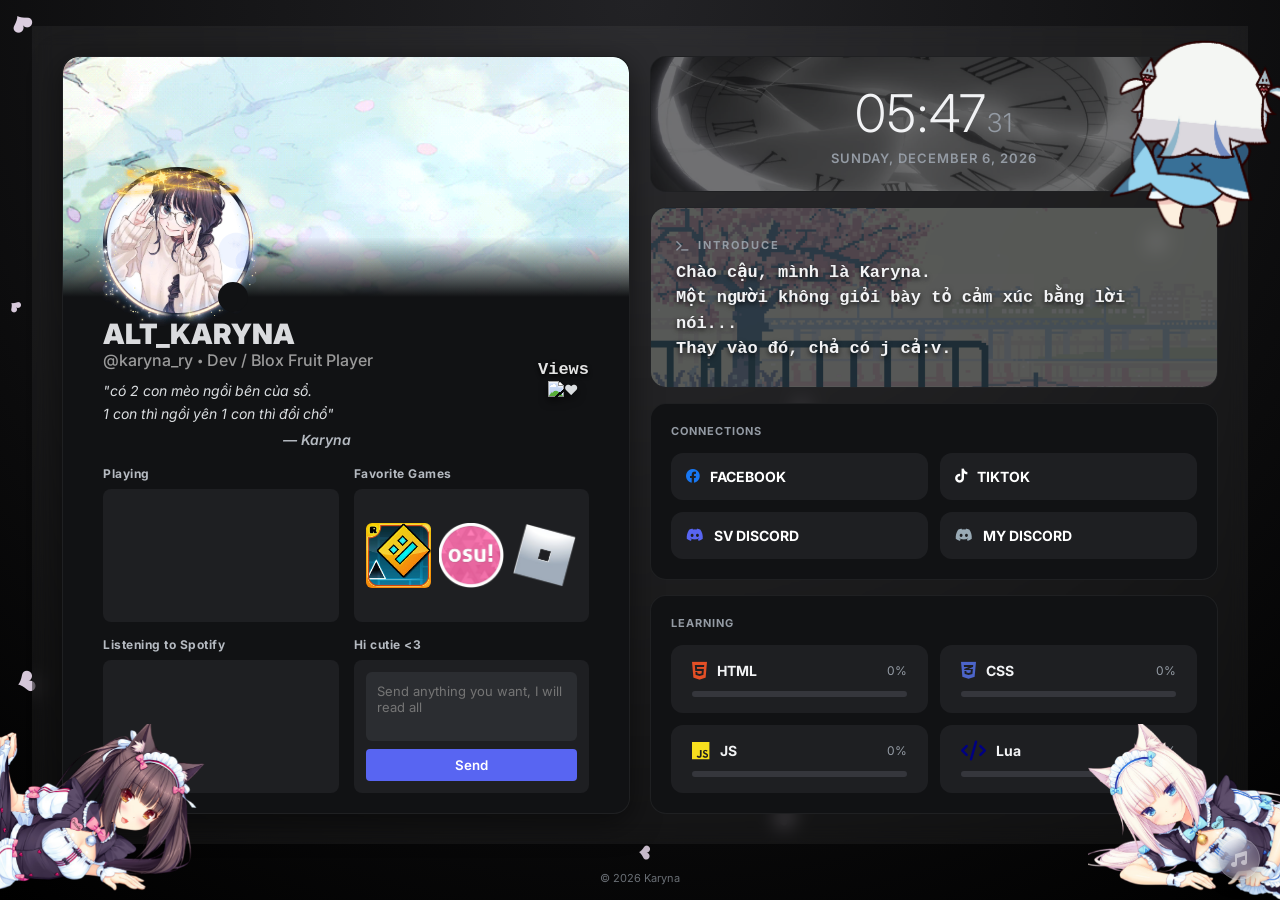
==== index.html @ 2b704b7a "Add audio element and music button to index.html" ====
<!DOCTYPE html>
<html lang="en">
<head>
  <meta charset="UTF-8">
  <meta name="viewport" content="width=device-width, initial-scale=1.0">
  <title>Karyna-profile</title>
  <link rel="stylesheet" href="css/style.css">
  <link href="css/all.min.css" rel="stylesheet">
  <link rel="icon" type="image/png" href="images/faviconcat.jpg">
  <link rel="shortcut icon" href="images/faviconcat.jpg" type="image/png">
  <link rel="apple-touch-icon" href="images/faviconcat.jpg">
</head>
<body>
  <div class="main-wrapper">
    <div class="container">
      <div class="bento-grid">
        <div class="discord-card-container common-card-style">
          <div class="discord-header-wrapper">
            <div class="discord-banner" id="discord-banner"></div>
            <div class="discord-avatar-wrapper">
              <img src="images/deco.gif" class="avatar-decoration" alt="deco">
              <div class="avatar-border">
                <img id="discord-avatar" src="images/ava.png" alt="avt">
              </div>
              <div class="status-icon-box" id="status-icon"></div>
            </div>
          </div>
          <div class="discord-body-wrapper">
            <div class="discord-name-box">
              <div class="display-name" id="discord-displayname">ALT_KARYNA</div>
              <div class="username-row">
                <span class="username" id="discord-username">@karyna_ry</span>
                <span class="dot">•</span>
                <span class="pronouns-text">Dev / Blox Fruit Player</span>
              </div>
              <div class="poetry-and-counter-row">
                <div class="poetry-box">
                  <p>"có 2 con mèo ngồi bên của sổ.</p>
                  <p>1 con thì ngồi yên 1 con thì đổi chổ"</p>
                  <p>Karyna</p>
                </div>
                <div class="moe-counter-wrapper">
                  <div class="moe-text">Views</div>
                  <img id="moe-img" alt="❤️" src="https://count.getloli.com/get/@karyna-profile-2026?theme=rule34&padding=0&offset=0&darkmode=0">
                </div>
              </div>
            </div>
            <div class="bottom-split-container">
              <div id="activity-section" class="discord-section">
                <h3 class="section-header">Playing</h3>
                <div class="activity-card" id="activity-card"></div>
              </div>
              <div id="favorite-games-section" class="discord-section">
                <h3 class="section-header">Favorite Games</h3>
                <div class="favorite-games-card">
                  <div class="game-wrapper" data-name="Geometry Dash">
                    <img src="images/g.jpg" alt="Geometry Dash">
                  </div>
                  <div class="game-wrapper" data-name="Osu!">
                    <img src="images/osu.png" alt="Osu!">
                  </div>
                  <div class="game-wrapper" data-name="Roblox">
                    <img src="images/rb.png" alt="Roblox">
                  </div>
                </div>
              </div>
              <div id="listening-section" class="discord-section">
                <h3 class="section-header">Listening to Spotify</h3>
                <div class="activity-card" id="listening-card"></div>
              </div>
              <div id="feedback-section" class="discord-section">
                <h3 class="section-header">Hi cutie &lt;3</h3>
                <div class="feedback-card">
                  <textarea id="secret-msg" placeholder="Send anything you want, I will read all"></textarea>
                  <button id="send-secret-btn" class="feedback-btn">Send</button>
                </div>
              </div>
            </div>
          </div>
        </div>

        <div class="right-column">
          <div class="clock-card common-card-style">
            <img src="images/clock.png" class="clock-bg-img" alt="Clock BG">
            <div class="clock-content">
              <div class="time-display" id="clock">00:00</div>
              <div class="date-display" id="date">LOADING...</div>
            </div>
          </div>
          <div class="bio-card common-card-style">
            <img src="images/d363d683a7fee575c7431764bc83e094.gif" class="card-bg-gif" alt="GIF">
            <div class="bio-content">
              <div class="bio-header-widget">
                <i class="fas fa-terminal"></i> Introduce
              </div>
              <div class="bio-description">
                Chào cậu, mình là Karyna.<br>
                Một người không giỏi bày tỏ cảm xúc bằng lời nói...<br>
                Thay vào đó, chả có j cả:v.
              </div>
            </div>
          </div>
          <div class="connect-card common-card-style">
            <h3>Connections</h3>
            <div class="social-grid">
              <a href="https://www.facebook.com/kary12233/" class="social-btn" target="_blank">
                <i class="fab fa-facebook" style="color: #1877F2"></i> FACEBOOK
              </a>
              <a href="https://www.tiktok.com/@khangna25" class="social-btn" target="_blank">
                <i class="fab fa-tiktok" style="color: #ffffff"></i> TIKTOK
              </a>
              <a href="http://discord.gg/kFyfeKNrPk" class="social-btn" target="_blank">
                <i class="fab fa-discord" style="color: #5865F2"></i> SV DISCORD
              </a>
              <a href="https://discord.com/users/1013402592757420093" class="social-btn" target="_blank">
                <i class="fab fa-discord" style="color: #99aab5"></i> MY DISCORD
              </a>
            </div>
          </div>
          <div class="skills-wrapper-card common-card-style">
            <h3>Learning</h3>
            <div class="skills-grid">
              <div class="skill-box">
                <div class="skill-top">
                  <div class="skill-name"><i class="fab fa-html5" style="color: #e34f26"></i> HTML</div>
                  <span class="percent-text">0%</span>
                </div>
                <div class="progress-bg">
                  <div class="progress-fill" style="width: 0%; background: #e34f26"></div>
                </div>
              </div>
              <div class="skill-box">
                <div class="skill-top">
                  <div class="skill-name"><i class="fab fa-css3-alt" style="color: #4c65ca"></i> CSS</div>
                  <span class="percent-text">0%</span>
                </div>
                <div class="progress-bg">
                  <div class="progress-fill" style="width: 0%; background: #264de4"></div>
                </div>
              </div>
              <div class="skill-box">
                <div class="skill-top">
                  <div class="skill-name"><i class="fab fa-js" style="color: #f7df1e"></i> JS</div>
                  <span class="percent-text">0%</span>
                </div>
                <div class="progress-bg">
                  <div class="progress-fill" style="width: 0%; background: #f7df1e"></div>
                </div>
              </div>
              <div class="skill-box">
                <div class="skill-top">
                  <div class="skill-name"><i class="fas fa-code" style="color: #000080"></i> Lua</div>
                  <span class="percent-text">0%</span>
                </div>
                <div class="progress-bg">
                  <div class="progress-fill" style="width: 0%; background: #000080"></div>
                </div>
              </div>
            </div>
          </div>
        </div>
      </div>
    </div>
    <div class="copyright">© 2026 Karyna</div>
  </div>

  <div class="overlay-container">
    <img src="images/shark.gif" class="float-img pos-q1" alt="mmb">
    <img src="images/hd.png" class="float-img pos-q3" alt="mmb">
    <img src="images/hd1.png" class="float-img pos-q4" alt="mmb">
  </div>

  <canvas id="pinkSnowCanvas"></canvas>

  
  <audio id="bg-music"></audio>
  <div class="music-btn paused" id="music-btn" onclick="toggleMusic()">
    <i class="fas fa-music"></i>
  </div>

  <script src="js/hieuung.js"></script>
  <script src="js/script.js"></script>
</body>
</html>
---- css/style.css ----
@import url("https://fonts.googleapis.com/css2?family=gg+sans:wght@400;500;600;700;800&family=Inter:wght@400;500;600;700&family=Noto+Sans:wght@400;500;600;700&display=swap");

:root {
  --left-column-width: 750px;
  --banner-height: 240px;
  --avatar-size: 150px;
  --avatar-left: 40px;
  --avatar-top: 60px;
  --spacing-avatar-to-name: 25px;
  --name-margin-top: 0px;
  --bg-body: #000000eb;
  --bg-card: #111214;
  --bg-discord-card: #111214;
  --bg-discord-inner: #2b2d31;
  --text-header: #f2f3f5;
  --text-normal: #dbdee1;
  --text-muted: #949ba4;
  --discord-link: #00a8fc;
  --border-color: rgba(255, 255, 255, 0.06);
}

* {
  margin: 0;
  padding: 0;
  box-sizing: border-box;
  font-family: "gg sans", "Inter", sans-serif;
  scrollbar-width: none;
  -ms-overflow-style: none;
  user-select: none;
  -webkit-user-select: none;
}
body {
  background-image: radial-gradient(circle at 50% 0%, #222225, #000000);
  background-attachment: fixed;
  color: var(--text-normal);
  height: 100vh;
  display: flex;
  flex-direction: column;
  justify-content: center;
  align-items: center;
  font-size: 14px;
  overflow: hidden;
}
.main-wrapper {
  width: 100%;
  height: 100%;
  display: flex;
  flex-direction: column;
  justify-content: center;
  align-items: center;
  padding-bottom: 30px;
  position: relative;
  z-index: 10;
}
.container {
  position: relative;
  width: calc(var(--left-column-width) + 750px);
  max-width: 95%;
  padding: 30px;
  transform: scale(1);
  transform-origin: center center;
  margin: auto;
  background-color: rgba(255, 255, 255, 0.05);
  isolation: isolate;
}
.container::before {
  content: "";
  position: absolute;
  inset: 0;
  border-radius: inherit;
  backdrop-filter: blur(10px);
  -webkit-backdrop-filter: blur(10px);
  z-index: -1;
  pointer-events: none;
}
.bento-grid {
  display: grid;
  grid-template-columns: 1fr 1fr;
  gap: 20px;
  align-items: stretch;
}

.common-card-style {
  background-color: var(--bg-discord-card);
  border-radius: 16px;
  border: 1px solid var(--border-color);
}
.discord-card-container {
  overflow: hidden;
  box-shadow: 0 8px 30px rgba(0, 0, 0, 0.5);
  display: flex;
  flex-direction: column;
  height: 100%;
}
.discord-header-wrapper {
  position: relative;
}
.discord-banner {
  height: var(--banner-height);
  background-color: #5c3a3a;
  background-image: url("../images/background.gif");
  background-size: cover;
  background-position: center;
  position: relative;
  border-radius: 16px 16px 0 0;
}
.discord-banner::after {
  content: "";
  position: absolute;
  bottom: 0;
  left: 0;
  width: 100%;
  height: 60px;
  background: linear-gradient(to top, #111214 0%, transparent 100%);
  z-index: 0;
  pointer-events: none;
}
.discord-avatar-wrapper {
  position: absolute;
  top: calc(var(--avatar-top) + 50px);
  left: var(--avatar-left);
  width: var(--avatar-size);
  height: var(--avatar-size);
}
.avatar-border {
  width: 100%;
  height: 100%;
  border-radius: 50%;
  background-color: var(--bg-discord-card);
  display: flex;
  align-items: center;
  justify-content: center;
}
.avatar-border img {
  width: calc(100% - 8px);
  height: calc(100% - 8px);
  border-radius: 50%;
  object-fit: cover;
}
.avatar-decoration {
  position: absolute;
  top: 50%;
  left: 50%;
  transform: translate(-50%, -50%);
  width: calc(var(--avatar-size) * 1.15);
  height: calc(var(--avatar-size) * 1.15);
  z-index: 5;
  pointer-events: none;
}
.status-icon-box {
  position: absolute;
  bottom: 5px;
  right: 5px;
  width: calc(var(--avatar-size) * 0.2);
  height: calc(var(--avatar-size) * 0.2);
  background-color: var(--bg-discord-card);
  border-radius: 50%;
  display: flex;
  align-items: center;
  justify-content: center;
  z-index: 10;
}
.status-dot {
  width: 75%;
  height: 75%;
  display: flex;
  align-items: center;
  justify-content: center;
}
.status-dot svg {
  width: 100%;
  height: 100%;
}

.discord-body-wrapper {
  margin-top: calc(
    var(--avatar-top) + var(--avatar-size) - var(--banner-height) +
      var(--spacing-avatar-to-name)
  );
  padding: 0 var(--avatar-left) 20px var(--avatar-left);
  display: flex;
  flex-direction: column;
  flex-grow: 1;
}
.discord-name-box {
  margin-bottom: 15px;
  margin-top: var(--name-margin-top);
}
.display-name {
  font-size: 28px;
  font-weight: 900;
  color: #f2f3f5e5;
  margin-bottom: 4px;
  position: relative;
  top: 25px;
}
.username-row {
  display: flex;
  align-items: center;
  gap: 4px;
  flex-wrap: wrap;
  font-weight: 500;
  font-size: 16px;
  color: rgb(154, 154, 154);
  position: relative;
  top: 20px;
}
.dot {
  font-size: 12px;
}

.bottom-split-container {
  display: grid;
  grid-template-columns: 1fr 1fr;
  grid-template-rows: 1fr 1fr;
  gap: 15px;
  flex-grow: 1;
}
.discord-section {
  display: flex;
  flex-direction: column;
}
.section-header {
  font-size: 12px;
  font-weight: 700;
  color: #b5bac1;
  margin-bottom: 8px;
  letter-spacing: 0.5px;
}
.activity-card,
.feedback-card,
.favorite-games-card {
  flex-grow: 1;
  background-color: #1e1f22;
  border-radius: 8px;
  padding: 12px;
  display: flex;
  flex-direction: column;
  min-height: 120px;
  position: relative;
  overflow: hidden;
}
.favorite-games-card {
  display: grid;
  grid-template-columns: repeat(3, 1fr);
  gap: 8px;
  align-items: center;
  overflow: visible !important;
}

.game-wrapper {
  position: relative;
  display: flex;
  justify-content: center;
  cursor: pointer;
}
.game-wrapper img {
  width: 100%;
  aspect-ratio: 1 / 1;
  object-fit: cover;
  border-radius: 6px;
  transition: transform 0.2s ease;
}
.game-wrapper:hover img {
  transform: scale(1.05);
}
.game-wrapper::after {
  content: attr(data-name);
  position: absolute;
  bottom: calc(100% + 8px);
  left: 50%;
  transform: translateX(-50%) translateY(5px);
  background-color: #111214;
  color: #dbdee1;
  padding: 6px 10px;
  border-radius: 6px;
  font-size: 13px;
  font-weight: 600;
  white-space: nowrap;
  opacity: 0;
  visibility: hidden;
  transition: all 0.2s ease;
  box-shadow: 0 4px 10px rgba(0, 0, 0, 0.5);
  pointer-events: none;
  z-index: 100;
}
.game-wrapper::before {
  content: "";
  position: absolute;
  bottom: calc(100% + 3px);
  left: 50%;
  transform: translateX(-50%) translateY(5px);
  border-width: 5px;
  border-style: solid;
  border-color: #111214 transparent transparent transparent;
  opacity: 0;
  visibility: hidden;
  transition: all 0.2s ease;
  pointer-events: none;
  z-index: 100;
}
.game-wrapper:hover::after,
.game-wrapper:hover::before {
  opacity: 1;
  visibility: visible;
  transform: translateX(-50%) translateY(0);
}

.activity-body {
  display: flex;
  flex-direction: row;
  gap: 10px;
  align-items: center;
  width: 100%;
  height: 100%;
}
.activity-image-wrapper {
  position: relative;
  width: 75px;
  height: 75px;
  flex-shrink: 0;
}
.large-image {
  width: 100%;
  height: 100%;
  border-radius: 8px;
  object-fit: cover;
}
.small-image {
  position: absolute;
  bottom: -5px;
  right: -5px;
  width: 28px;
  height: 28px;
  border-radius: 50%;
  border: 3px solid #1e1f22;
  background-color: #1e1f22;
  object-fit: cover;
}
.activity-details {
  flex: 1;
  display: flex;
  flex-direction: column;
  justify-content: center;
  min-width: 0;
  gap: 2px;
}
.activity-name {
  color: #f2f3f5;
  font-weight: 700;
  font-size: 15px;
  line-height: 1.2;
  white-space: nowrap;
  overflow: hidden;
  text-overflow: ellipsis;
}
.activity-state,
.activity-time-text {
  color: #dbdee1;
  font-size: 13px;
  line-height: 1.3;
  white-space: nowrap;
  overflow: hidden;
  text-overflow: ellipsis;
}
.spotify-progress-row {
  display: flex;
  align-items: center;
  gap: 3px;
  width: 100%;
  margin-top: 2px;
}
.spotify-time {
  font-size: 12px;
  font-family: "gg sans", monospace;
  color: #dbdee1;
  min-width: 35px;
}
.spotify-bar-bg {
  flex-grow: 1;
  height: 4px;
  background-color: #4e5058;
  border-radius: 8px;
  position: relative;
  overflow: hidden;
}
.spotify-bar-fill {
  height: 100%;
  background-color: #f2f3f5;
  border-radius: 8px;
  position: absolute;
  top: 0;
  left: 0;
  transition: width 0.5s linear;
}
.game-time-text {
  color: #23a559;
  font-weight: 600;
  font-size: 13px;
  margin-top: 4px;
  font-variant-numeric: tabular-nums;
  display: flex;
  align-items: center;
  gap: 5px;
}
.no-activity-text {
  flex: 1;
  width: 100%;
  display: flex;
  align-items: center;
  justify-content: center;
  font-weight: 800;
  color: #4e5058;
  letter-spacing: 2px;
  text-align: center;
}

.feedback-card textarea {
  width: 100%;
  flex-grow: 1;
  background-color: #2b2d31;
  border: 1px solid transparent;
  border-radius: 6px;
  padding: 10px;
  color: var(--text-normal);
  font-family: inherit;
  font-size: 13px;
  resize: none;
  outline: none;
  transition: all 0.2s ease;
  margin-bottom: 8px;
  user-select: text;
  -webkit-user-select: text;
  cursor: text;
  caret-color: #ffffff;
}
.feedback-card textarea:focus {
  border-color: #80a3ccad;
}
.feedback-card textarea:focus::placeholder {
  color: transparent;
}
.feedback-btn {
  background-color: #5865f2;
  color: white;
  border: none;
  border-radius: 4px;
  padding: 8px;
  font-weight: 600;
  cursor: pointer;
  transition: background-color 0.2s ease;
}
.feedback-btn:hover {
  background-color: #4752c4;
}
.feedback-btn:disabled {
  opacity: 0.6;
  cursor: not-allowed;
}

.right-column {
  display: flex;
  flex-direction: column;
  gap: 15px;
  height: 100%;
}
.clock-card {
  position: relative;
  padding: 25px;
  text-align: center;
  overflow: hidden;
  display: flex;
  flex-direction: column;
  justify-content: center;
}
.clock-bg-img {
  position: absolute;
  top: 0;
  left: 0;
  width: 100%;
  height: 100%;
  object-fit: cover;
  object-position: center 10%;
  opacity: 0.4;
  z-index: 0;
  filter: grayscale(50%);
}
.clock-content {
  position: relative;
  z-index: 1;
}
.time-display {
  font-size: 52px;
  font-weight: 300;
  letter-spacing: 1px;
  color: var(--text-header);
}
.time-display span {
  font-size: 26px;
  color: var(--text-muted);
}
.date-display {
  font-size: 13px;
  color: var(--text-muted);
  font-weight: 600;
  text-transform: uppercase;
  margin-top: 5px;
  letter-spacing: 1px;
}

.bio-card {
  position: relative;
  padding: 25px;
  min-height: 160px;
  display: flex;
  flex-direction: column;
  justify-content: center;
  background-color: rgba(17, 18, 20, 0.7);
  overflow: hidden;
}
.card-bg-gif {
  position: absolute;
  top: 0;
  left: 0;
  width: 100%;
  height: 100%;
  object-fit: cover;
  opacity: 0.3;
  z-index: 0;
  filter: grayscale(30%);
}
.bio-content {
  color: var(--text-normal);
  font-size: 14px;
  line-height: 1.4;
  position: relative;
  z-index: 1;
}
.bio-header-widget {
  font-size: 11px;
  font-weight: 700;
  color: var(--text-muted);
  letter-spacing: 2px;
  text-transform: uppercase;
  display: flex;
  align-items: center;
  gap: 8px;
  margin-bottom: 6px;
  margin-top: 5px;
}
.bio-description {
  font-family: "Courier New", Courier, monospace;
  margin-top: 5px;
  font-size: 17px;
  font-weight: 600;
  line-height: 1.5;
  color: var(--text-header);
  text-shadow: 0 2px 5px rgba(0, 0, 0, 0.8);
}

.connect-card,
.skills-wrapper-card {
  padding: 20px;
}
.connect-card h3,
.skills-wrapper-card h3 {
  font-size: 11px;
  font-weight: 700;
  color: var(--text-muted);
  margin-bottom: 15px;
  letter-spacing: 1px;
  text-transform: uppercase;
}
.social-grid,
.skills-grid {
  display: grid;
  grid-template-columns: 1fr 1fr;
  gap: 12px;
}
.social-btn {
  background: #1e1f22;
  padding: 14px;
  border-radius: 12px;
  text-decoration: none;
  color: white;
  font-size: 14px;
  font-weight: 700;
  display: flex;
  align-items: center;
  gap: 10px;
  border: 1px solid transparent;
  transition: all 0.2s ease;
}
.social-btn:hover {
  background: #28292e;
  transform: translateY(-3px);
  border-color: rgba(255, 255, 255, 0.1);
  box-shadow: 0 5px 15px rgba(0, 0, 0, 0.2);
}

.skill-box {
  background: #1e1f22;
  padding: 15px 20px;
  border-radius: 12px;
  display: flex;
  flex-direction: column;
  gap: 10px;
  transition: all 0.2s ease;
  border: 1px solid transparent;
  animation: slideIn 0.5s ease forwards;
  opacity: 0;
}
.skill-box:hover {
  background: #28292e;
  transform: translateY(-2px) !important;
  border-color: rgba(255, 255, 255, 0.1);
  box-shadow: 0 5px 15px rgba(0, 0, 0, 0.2);
}
.skill-box:nth-child(1) { animation-delay: 0.1s; }
.skill-box:nth-child(2) { animation-delay: 0.2s; }
.skill-box:nth-child(3) { animation-delay: 0.3s; }
.skill-box:nth-child(4) { animation-delay: 0.4s; }

.skill-top {
  display: flex;
  justify-content: space-between;
  align-items: center;
}
.skill-name {
  display: flex;
  align-items: center;
  gap: 10px;
  font-weight: 700;
  font-size: 14px;
  color: #f2f3f5;
}
.skill-name i { font-size: 20px; }
.percent-text {
  font-size: 12px;
  color: var(--text-muted);
}
.progress-bg {
  width: 100%;
  height: 6px;
  background: #35363c;
  border-radius: 3px;
  overflow: hidden;
}
.progress-fill {
  height: 100%;
  border-radius: 3px;
  animation: slideIn 1s ease forwards;
}

.copyright {
  position: absolute;
  bottom: 15px;
  font-size: 11px;
  color: var(--text-muted);
  text-align: center;
  width: 100%;
  opacity: 0.7;
}
.overlay-container {
  position: fixed;
  top: 0;
  left: 0;
  width: 100%;
  height: 100%;
  z-index: 9999;
  pointer-events: none;
}
.float-img {
  position: fixed !important;
  object-fit: contain;
  opacity: 1;
  width: clamp(200px, 22vw, 400px);
  height: auto;
}
.pos-q1 {
  top: 0;
  right: clamp(-60px, -4vw, -20px);
  width: clamp(190px, 20vw, 380px);
}
.pos-q3 {
  bottom: 0;
  left: clamp(-100px, -6vw, -30px);
}
.pos-q4 {
  bottom: 0;
  right: clamp(-120px, -7vw, -40px);
}
#pinkSnowCanvas {
  position: fixed;
  top: 0;
  left: 0;
  width: 100%;
  height: 100%;
  pointer-events: none;
  z-index: -1 !important;
}

.poetry-and-counter-row {
  display: flex;
  justify-content: space-between;
  align-items: flex-end;
  margin-top: 10px;
}
.poetry-box {
  color: var(--text-normal);
  font-size: 14px;
  font-style: italic;
  line-height: 1.6;
}
.poetry-box p:nth-child(3) {
  margin-top: 4px;
  margin-left: 180px;
  font-weight: 600;
  color: #b5bac1;
}
.poetry-box p:nth-child(3)::before {
  content: "            — ";
}
.moe-counter-wrapper {
  display: flex;
  flex-direction: column;
  align-items: center;
  pointer-events: none;
  transform: scale(1);
  transform-origin: right bottom;
}
.moe-counter-wrapper img {
  height: 70px;
  image-rendering: pixelated;
  filter: drop-shadow(0 4px 4px rgba(0, 0, 0, 0.6));
  margin-right: -20px;
}
.moe-text {
  font-family: "Courier New", Courier, monospace;
  font-size: 17px;
  font-weight: 800;
  color: rgba(255, 255, 255, 0.889);
  text-shadow: 0 2px 4px #000000;
  margin-bottom: 2px;
  margin-left: 20px;
}

/* ===== MUSIC BUTTON ===== */
.music-btn {
  position: fixed;
  bottom: 20px;
  right: 20px;
  width: 42px;
  height: 42px;
  border-radius: 50%;
  background: rgba(255, 255, 255, 0.1);
  backdrop-filter: blur(10px);
  border: 1px solid rgba(255, 255, 255, 0.2);
  display: flex;
  align-items: center;
  justify-content: center;
  cursor: pointer;
  z-index: 999999 !important;
  pointer-events: all !important;
  box-shadow: 0 4px 15px rgba(0, 0, 0, 0.3);
}
.music-btn:hover {
  transform: scale(1.1);
  background: rgba(255, 255, 255, 0.2);
}
.music-btn i {
  color: #fff;
  font-size: 16px;
  animation: spin 3s linear infinite;
}
.music-btn.paused i {
  animation: none;
  opacity: 0.5;
}
@keyframes spin {
  from { transform: rotate(0deg); }
  to { transform: rotate(360deg); }
}

@keyframes slideIn {
  from { opacity: 0; transform: translateY(10px); }
  to { opacity: 1; transform: translateY(0); }
}

@media (max-width: 1200px) {
  body { height: auto !important; overflow-y: auto !important; padding: 20px 0 0 0; }
  .container { width: 92%; max-width: 850px; transform: none; padding: 25px; }
  .bento-grid { grid-template-columns: 1fr; gap: 20px; }
  .discord-card-container, .right-column { height: auto; }
  .discord-body-wrapper, .bottom-split-container { flex-grow: 0; }
  .activity-card, .feedback-card, .favorite-games-card { min-height: auto !important; padding: 15px; }
  .favorite-games-card img { max-width: 85px; margin: 0 auto; }
}

@media (max-width: 768px) {
  :root {
    --banner-height: 120px;
    --avatar-top: 10px;
    --avatar-left: 15px;
    --avatar-size: 100px;
    --spacing-avatar-to-name: 15px;
  }
  .container { width: 95%; padding: 15px; border-radius: 20px; }
  .discord-body-wrapper { padding: 0 15px 15px 15px; }
  .display-name { font-size: 24px; top: 45px; }
  .username-row { font-size: 14px; top: 40px; }
  .poetry-and-counter-row { margin-top: 55px; flex-direction: column; align-items: flex-start; gap: 10px; }
  .poetry-box p:nth-child(3) { margin-left: 160px !important; }
  .bottom-split-container { grid-template-columns: 1fr; gap: 12px; min-width: 0; }
  .discord-section, .activity-card, .feedback-card, .favorite-games-card, .activity-body { min-width: 0; }
  .activity-details { min-width: 0; overflow: hidden; flex: 1; }
  .activity-name, .activity-state, .activity-time-text, .game-time-text {
    white-space: nowrap; overflow: hidden; text-overflow: ellipsis; max-width: 100%; display: block;
  }
  .social-grid, .skills-grid { grid-template-columns: repeat(2, 1fr); gap: 10px; }
  .social-btn { padding: 14px 10px; font-size: 11px; justify-content: center; height: 100%; }
  .skill-box { padding: 14px 12px; display: flex; flex-direction: column; justify-content: center; gap: 8px; }
  .skill-name { font-size: 11px; padding: 0; margin: 0; }
  .time-display { font-size: 40px; }
  .time-display span { font-size: 20px; }
  .main-wrapper { padding-bottom: 0px; }
  .copyright { position: relative; bottom: auto; margin-top: 10px; margin-bottom: 25px; }
  .pos-q1 { display: none !important; }
  .moe-counter-wrapper { position: fixed !important; top: 10px; left: 10px; transform: scale(0.6) !important; transform-origin: top left; z-index: 10000; margin: 0; }
  .pos-q3, .pos-q4 { width: 190px; }
  .pos-q3 { left: -40px; }
  .pos-q4 { right: -43px; }
  .status-icon-box { width: 22px; height: 22px; bottom: 2px; right: 2px; }
  .status-dot { width: 14px; height: 14px; }
}

@media (max-width: 480px) {
  .poetry-box p:nth-child(3) { margin-left: 130px !important; }
  .activity-image-wrapper { width: 60px; height: 60px; }
  .small-image { width: 20px; height: 20px; }
  .activity-name { font-size: 14px; }
  .activity-state, .game-time-text { font-size: 11px; }
  .time-display { font-size: 32px; }
  .poetry-box p:nth-child(3) { margin-left: 20px; }
  .favorite-games-card img { max-width: 65px; }
  .favorite-games-card { gap: 6px; padding: 10px; }
}

@media (max-width: 360px) {
  :root { --avatar-size: 80px; --banner-height: 100px; }
  .activity-image-wrapper { width: 50px; height: 50px; }
  .display-name { font-size: 20px; }
  .social-grid, .skills-grid { grid-template-columns: 1fr; }
}
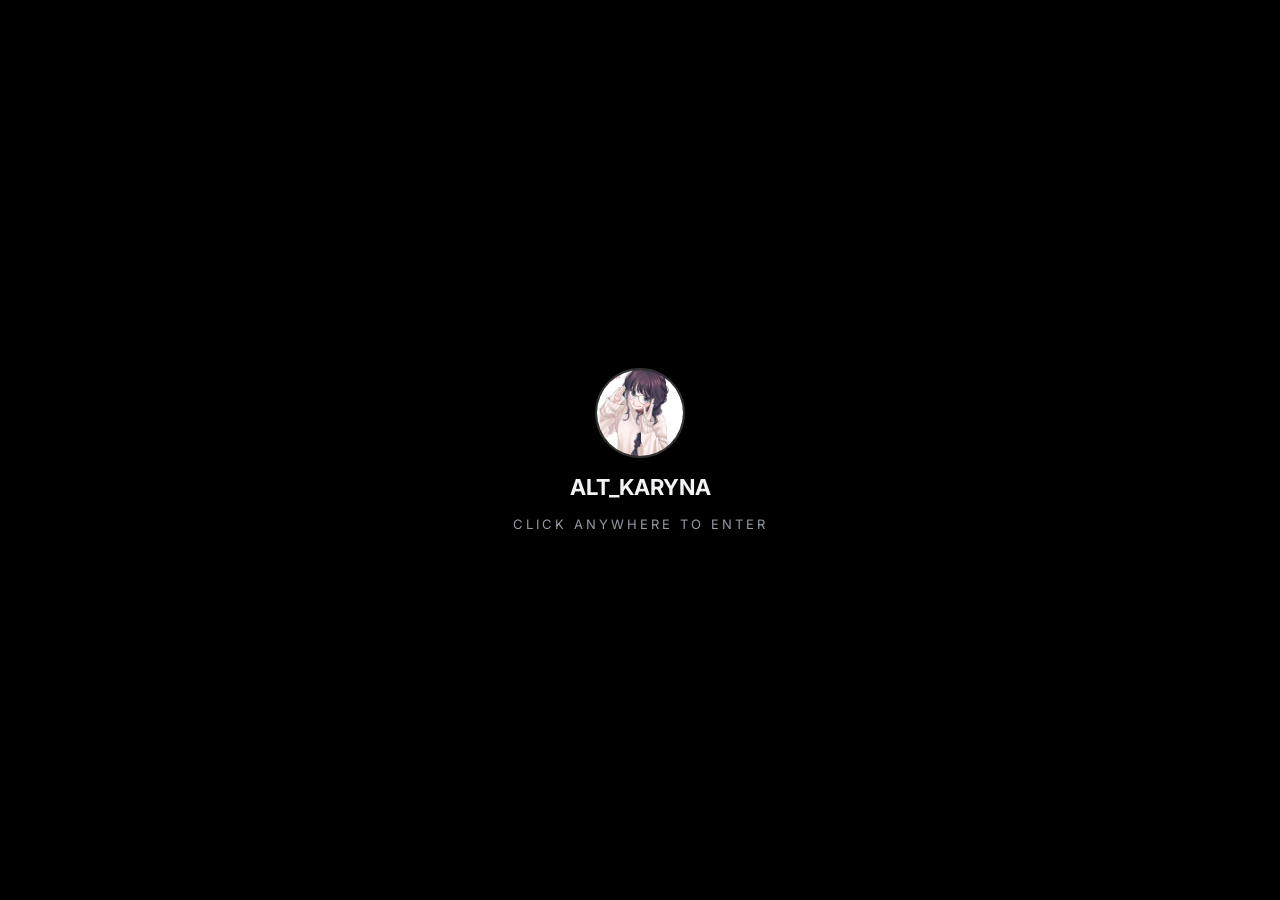
==== commit 4a66d663: "Update index.html" ====
--- a/index.html
+++ b/index.html
@@ -180,5 +180,16 @@
 
   <script src="js/hieuung.js"></script>
   <script src="js/script.js"></script>
+<!-- Splash Screen -->
+<div id="splash" style="
+  position: fixed; inset: 0; z-index: 9999999;
+  background: #000;
+  display: flex; flex-direction: column;
+  align-items: center; justify-content: center;
+  cursor: pointer; gap: 16px;">
+  <img src="images/ava.png" style="width:90px;height:90px;border-radius:50%;border:2px solid rgba(255,255,255,0.2);">
+  <div style="color:#f2f3f5;font-size:22px;font-weight:700;">ALT_KARYNA</div>
+  <div style="color:#949ba4;font-size:13px;letter-spacing:3px;text-transform:uppercase;">click anywhere to enter</div>
+</div>
 </body>
 </html>
--- a/css/style.css
+++ b/css/style.css
@@ -748,34 +748,41 @@
 /* ===== MUSIC BUTTON ===== */
 .music-btn {
   position: fixed;
-  bottom: 20px;
-  right: 20px;
-  width: 42px;
-  height: 42px;
+  bottom: 24px;
+  right: 24px;
+  width: 56px;
+  height: 56px;
   border-radius: 50%;
-  background: rgba(255, 255, 255, 0.1);
-  backdrop-filter: blur(10px);
-  border: 1px solid rgba(255, 255, 255, 0.2);
+  background: rgba(17, 18, 20, 0.85);
+  backdrop-filter: blur(12px);
+  border: 1px solid rgba(255, 255, 255, 0.15);
   display: flex;
   align-items: center;
   justify-content: center;
   cursor: pointer;
   z-index: 999999 !important;
   pointer-events: all !important;
-  box-shadow: 0 4px 15px rgba(0, 0, 0, 0.3);
+  transition: all 0.3s ease;
+  box-shadow: 0 4px 20px rgba(0, 0, 0, 0.5);
 }
 .music-btn:hover {
   transform: scale(1.1);
-  background: rgba(255, 255, 255, 0.2);
+  border-color: rgba(255, 255, 255, 0.3);
+  background: rgba(30, 31, 34, 0.95);
 }
 .music-btn i {
-  color: #fff;
-  font-size: 16px;
+  color: #dbdee1;
+  font-size: 20px;
   animation: spin 3s linear infinite;
 }
 .music-btn.paused i {
   animation: none;
-  opacity: 0.5;
+  opacity: 0.4;
+  color: #949ba4;
+}
+@keyframes spin {
+  from { transform: rotate(0deg); }
+  to { transform: rotate(360deg); }
 }
 @keyframes spin {
   from { transform: rotate(0deg); }
@@ -854,3 +861,5 @@
 }
 
 
+
+
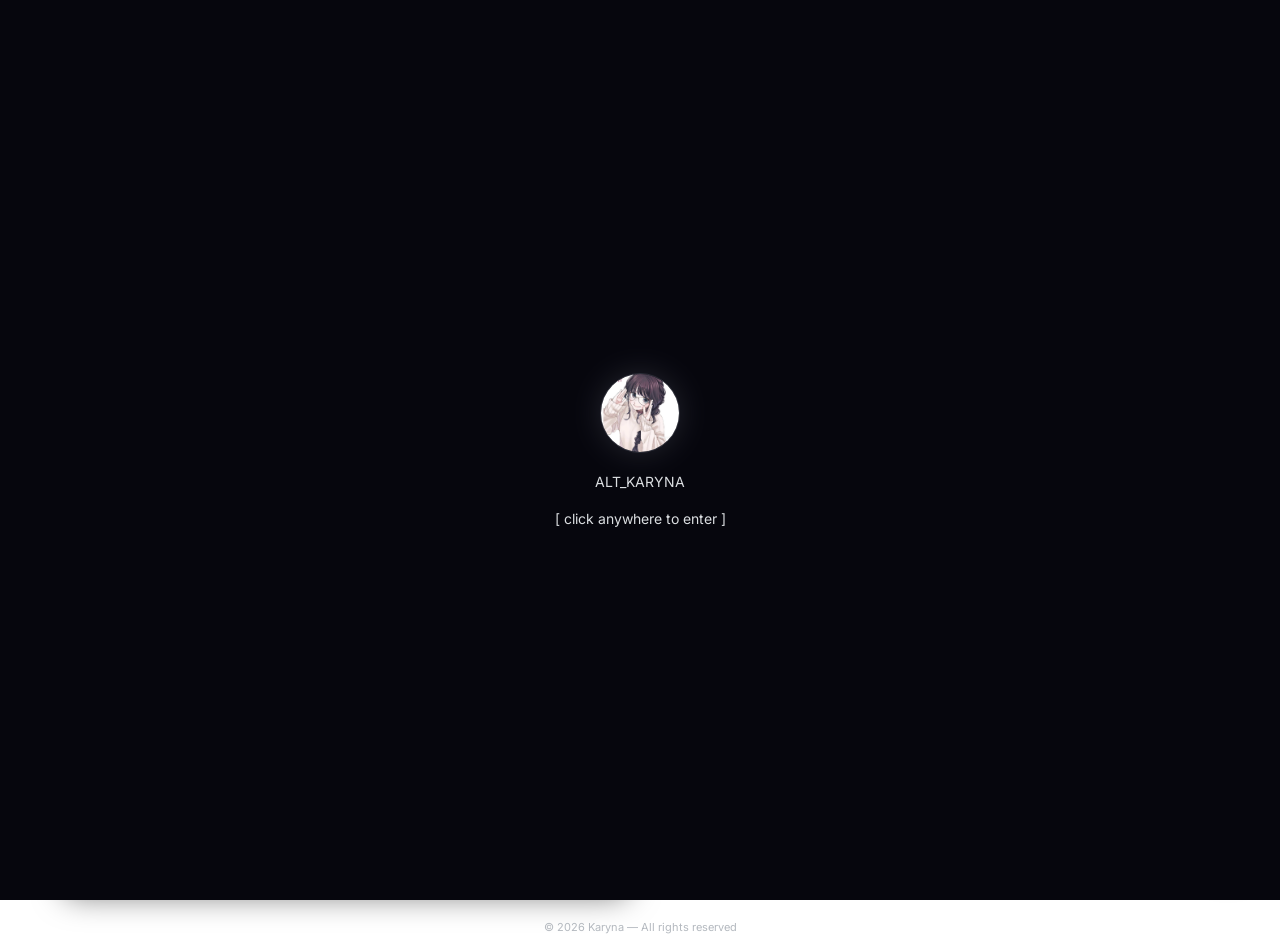
==== commit aa28cf1e: "Update index.html" ====
--- a/index.html
+++ b/index.html
@@ -11,9 +11,35 @@
   <link rel="apple-touch-icon" href="images/faviconcat.jpg">
 </head>
 <body>
+
+  <!-- Custom Cursor -->
+  <div id="cursor"></div>
+  <div id="cursor-ring"></div>
+
+  <!-- Star Background -->
+  <canvas id="starCanvas"></canvas>
+
+  <!-- Splash Screen -->
+  <div id="splash" style="
+    position:fixed;inset:0;z-index:9999999;
+    background:#06060d;
+    display:flex;flex-direction:column;
+    align-items:center;justify-content:center;
+    cursor:none;gap:20px;
+    transition:opacity 0.6s ease;">
+    <img src="images/ava.png" style="width:80px;height:80px;border-radius:50%;
+      border:1px solid rgba(200,210,240,0.2);
+      box-shadow:0 0 30px rgba(200,210,240,0.15);
+      filter:grayscale(20%);">
+    <div id="splash-title">ALT_KARYNA</div>
+    <div id="splash-sub">[ click anywhere to enter ]</div>
+  </div>
+
   <div class="main-wrapper">
     <div class="container">
       <div class="bento-grid">
+
+        <!-- LEFT: Discord Card -->
         <div class="discord-card-container common-card-style">
           <div class="discord-header-wrapper">
             <div class="discord-banner" id="discord-banner"></div>
@@ -41,7 +67,7 @@
                 </div>
                 <div class="moe-counter-wrapper">
                   <div class="moe-text">Views</div>
-                  <img id="moe-img" alt="❤️" src="https://count.getloli.com/get/@karyna-profile-2026?theme=rule34&padding=0&offset=0&darkmode=0">
+                  <img id="moe-img" alt="views" src="https://count.getloli.com/get/@karyna-profile-2026?theme=rule34&padding=0&offset=0&darkmode=0">
                 </div>
               </div>
             </div>
@@ -72,18 +98,19 @@
                 <h3 class="section-header">Hi cutie &lt;3</h3>
                 <div class="feedback-card">
                   <textarea id="secret-msg" placeholder="Send anything you want, I will read all"></textarea>
-                  <button id="send-secret-btn" class="feedback-btn">Send</button>
+                  <button id="send-secret-btn" class="feedback-btn">SEND</button>
                 </div>
               </div>
             </div>
           </div>
         </div>
 
+        <!-- RIGHT COLUMN -->
         <div class="right-column">
           <div class="clock-card common-card-style">
             <img src="images/clock.png" class="clock-bg-img" alt="Clock BG">
             <div class="clock-content">
-              <div class="time-display" id="clock">00:00</div>
+              <div class="time-display" id="clock">00:00<span>00</span></div>
               <div class="date-display" id="date">LOADING...</div>
             </div>
           </div>
@@ -104,16 +131,16 @@
             <h3>Connections</h3>
             <div class="social-grid">
               <a href="https://www.facebook.com/kary12233/" class="social-btn" target="_blank">
-                <i class="fab fa-facebook" style="color: #1877F2"></i> FACEBOOK
+                <i class="fab fa-facebook" style="color:#1877F2"></i> FACEBOOK
               </a>
               <a href="https://www.tiktok.com/@khangna25" class="social-btn" target="_blank">
-                <i class="fab fa-tiktok" style="color: #ffffff"></i> TIKTOK
+                <i class="fab fa-tiktok" style="color:#ffffff"></i> TIKTOK
               </a>
               <a href="http://discord.gg/kFyfeKNrPk" class="social-btn" target="_blank">
-                <i class="fab fa-discord" style="color: #5865F2"></i> SV DISCORD
+                <i class="fab fa-discord" style="color:#5865F2"></i> SV DISCORD
               </a>
               <a href="https://discord.com/users/1013402592757420093" class="social-btn" target="_blank">
-                <i class="fab fa-discord" style="color: #99aab5"></i> MY DISCORD
+                <i class="fab fa-discord" style="color:#99aab5"></i> MY DISCORD
               </a>
             </div>
           </div>
@@ -122,46 +149,39 @@
             <div class="skills-grid">
               <div class="skill-box">
                 <div class="skill-top">
-                  <div class="skill-name"><i class="fab fa-html5" style="color: #e34f26"></i> HTML</div>
-                  <span class="percent-text">0%</span>
-                </div>
-                <div class="progress-bg">
-                  <div class="progress-fill" style="width: 0%; background: #e34f26"></div>
-                </div>
-              </div>
-              <div class="skill-box">
-                <div class="skill-top">
-                  <div class="skill-name"><i class="fab fa-css3-alt" style="color: #4c65ca"></i> CSS</div>
-                  <span class="percent-text">0%</span>
-                </div>
-                <div class="progress-bg">
-                  <div class="progress-fill" style="width: 0%; background: #264de4"></div>
-                </div>
-              </div>
-              <div class="skill-box">
-                <div class="skill-top">
-                  <div class="skill-name"><i class="fab fa-js" style="color: #f7df1e"></i> JS</div>
-                  <span class="percent-text">0%</span>
-                </div>
-                <div class="progress-bg">
-                  <div class="progress-fill" style="width: 0%; background: #f7df1e"></div>
-                </div>
-              </div>
-              <div class="skill-box">
-                <div class="skill-top">
-                  <div class="skill-name"><i class="fas fa-code" style="color: #000080"></i> Lua</div>
-                  <span class="percent-text">0%</span>
-                </div>
-                <div class="progress-bg">
-                  <div class="progress-fill" style="width: 0%; background: #000080"></div>
-                </div>
+                  <div class="skill-name"><i class="fab fa-html5" style="color:#e34f26"></i> HTML</div>
+                  <span class="percent-text">0%</span>
+                </div>
+                <div class="progress-bg"><div class="progress-fill" style="width:0%;background:#e34f26"></div></div>
+              </div>
+              <div class="skill-box">
+                <div class="skill-top">
+                  <div class="skill-name"><i class="fab fa-css3-alt" style="color:#4c65ca"></i> CSS</div>
+                  <span class="percent-text">0%</span>
+                </div>
+                <div class="progress-bg"><div class="progress-fill" style="width:0%;background:#264de4"></div></div>
+              </div>
+              <div class="skill-box">
+                <div class="skill-top">
+                  <div class="skill-name"><i class="fab fa-js" style="color:#f7df1e"></i> JS</div>
+                  <span class="percent-text">0%</span>
+                </div>
+                <div class="progress-bg"><div class="progress-fill" style="width:0%;background:#f7df1e"></div></div>
+              </div>
+              <div class="skill-box">
+                <div class="skill-top">
+                  <div class="skill-name"><i class="fas fa-code" style="color:#7090ff"></i> Lua</div>
+                  <span class="percent-text">0%</span>
+                </div>
+                <div class="progress-bg"><div class="progress-fill" style="width:0%;background:#7090ff"></div></div>
               </div>
             </div>
           </div>
         </div>
+
       </div>
     </div>
-    <div class="copyright">© 2026 Karyna</div>
+    <div class="copyright">© 2026 Karyna — All rights reserved</div>
   </div>
 
   <div class="overlay-container">
@@ -172,7 +192,6 @@
 
   <canvas id="pinkSnowCanvas"></canvas>
 
-  
   <audio id="bg-music"></audio>
   <div class="music-btn paused" id="music-btn" onclick="toggleMusic()">
     <i class="fas fa-music"></i>
@@ -180,16 +199,5 @@
 
   <script src="js/hieuung.js"></script>
   <script src="js/script.js"></script>
-<!-- Splash Screen -->
-<div id="splash" style="
-  position: fixed; inset: 0; z-index: 9999999;
-  background: #000;
-  display: flex; flex-direction: column;
-  align-items: center; justify-content: center;
-  cursor: pointer; gap: 16px;">
-  <img src="images/ava.png" style="width:90px;height:90px;border-radius:50%;border:2px solid rgba(255,255,255,0.2);">
-  <div style="color:#f2f3f5;font-size:22px;font-weight:700;">ALT_KARYNA</div>
-  <div style="color:#949ba4;font-size:13px;letter-spacing:3px;text-transform:uppercase;">click anywhere to enter</div>
-</div>
 </body>
 </html>
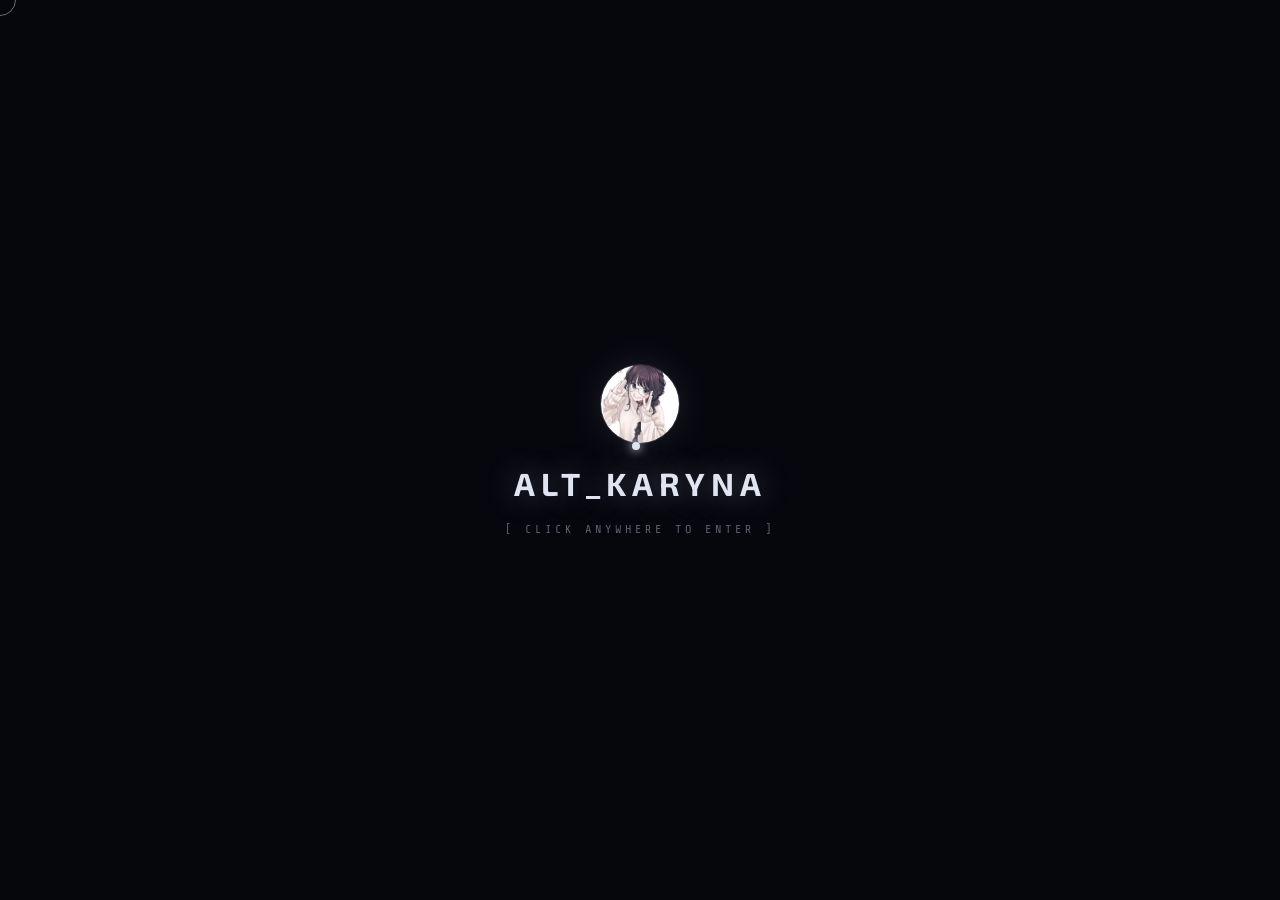
==== commit e8e8b2bc: "Update index.html" ====
--- a/index.html
+++ b/index.html
@@ -12,25 +12,12 @@
 </head>
 <body>
 
-  <!-- Custom Cursor -->
   <div id="cursor"></div>
   <div id="cursor-ring"></div>
 
-  <!-- Star Background -->
-  <canvas id="starCanvas"></canvas>
-
   <!-- Splash Screen -->
-  <div id="splash" style="
-    position:fixed;inset:0;z-index:9999999;
-    background:#06060d;
-    display:flex;flex-direction:column;
-    align-items:center;justify-content:center;
-    cursor:none;gap:20px;
-    transition:opacity 0.6s ease;">
-    <img src="images/ava.png" style="width:80px;height:80px;border-radius:50%;
-      border:1px solid rgba(200,210,240,0.2);
-      box-shadow:0 0 30px rgba(200,210,240,0.15);
-      filter:grayscale(20%);">
+  <div id="splash" style="position:fixed;inset:0;z-index:9999999;background:#06060d;display:flex;flex-direction:column;align-items:center;justify-content:center;cursor:none;gap:20px;transition:opacity 0.6s ease;">
+    <img src="images/ava.png" style="width:80px;height:80px;border-radius:50%;border:1px solid rgba(200,210,240,0.2);box-shadow:0 0 30px rgba(200,210,240,0.12);filter:grayscale(20%);">
     <div id="splash-title">ALT_KARYNA</div>
     <div id="splash-sub">[ click anywhere to enter ]</div>
   </div>
@@ -39,7 +26,6 @@
     <div class="container">
       <div class="bento-grid">
 
-        <!-- LEFT: Discord Card -->
         <div class="discord-card-container common-card-style">
           <div class="discord-header-wrapper">
             <div class="discord-banner" id="discord-banner"></div>
@@ -79,15 +65,9 @@
               <div id="favorite-games-section" class="discord-section">
                 <h3 class="section-header">Favorite Games</h3>
                 <div class="favorite-games-card">
-                  <div class="game-wrapper" data-name="Geometry Dash">
-                    <img src="images/g.jpg" alt="Geometry Dash">
-                  </div>
-                  <div class="game-wrapper" data-name="Osu!">
-                    <img src="images/osu.png" alt="Osu!">
-                  </div>
-                  <div class="game-wrapper" data-name="Roblox">
-                    <img src="images/rb.png" alt="Roblox">
-                  </div>
+                  <div class="game-wrapper" data-name="Geometry Dash"><img src="images/g.jpg" alt="Geometry Dash"></div>
+                  <div class="game-wrapper" data-name="Osu!"><img src="images/osu.png" alt="Osu!"></div>
+                  <div class="game-wrapper" data-name="Roblox"><img src="images/rb.png" alt="Roblox"></div>
                 </div>
               </div>
               <div id="listening-section" class="discord-section">
@@ -105,7 +85,6 @@
           </div>
         </div>
 
-        <!-- RIGHT COLUMN -->
         <div class="right-column">
           <div class="clock-card common-card-style">
             <img src="images/clock.png" class="clock-bg-img" alt="Clock BG">
@@ -117,71 +96,33 @@
           <div class="bio-card common-card-style">
             <img src="images/d363d683a7fee575c7431764bc83e094.gif" class="card-bg-gif" alt="GIF">
             <div class="bio-content">
-              <div class="bio-header-widget">
-                <i class="fas fa-terminal"></i> Introduce
-              </div>
-              <div class="bio-description">
-                Chào cậu, mình là Karyna.<br>
-                Một người không giỏi bày tỏ cảm xúc bằng lời nói...<br>
-                Thay vào đó, chả có j cả:v.
-              </div>
+              <div class="bio-header-widget"><i class="fas fa-terminal"></i> Introduce</div>
+              <div class="bio-description">Chào cậu, mình là Karyna.<br>Một người không giỏi bày tỏ cảm xúc bằng lời nói...<br>Thay vào đó, chả có j cả:v.</div>
             </div>
           </div>
           <div class="connect-card common-card-style">
             <h3>Connections</h3>
             <div class="social-grid">
-              <a href="https://www.facebook.com/kary12233/" class="social-btn" target="_blank">
-                <i class="fab fa-facebook" style="color:#1877F2"></i> FACEBOOK
-              </a>
-              <a href="https://www.tiktok.com/@khangna25" class="social-btn" target="_blank">
-                <i class="fab fa-tiktok" style="color:#ffffff"></i> TIKTOK
-              </a>
-              <a href="http://discord.gg/kFyfeKNrPk" class="social-btn" target="_blank">
-                <i class="fab fa-discord" style="color:#5865F2"></i> SV DISCORD
-              </a>
-              <a href="https://discord.com/users/1013402592757420093" class="social-btn" target="_blank">
-                <i class="fab fa-discord" style="color:#99aab5"></i> MY DISCORD
-              </a>
+              <a href="https://www.facebook.com/kary12233/" class="social-btn" target="_blank"><i class="fab fa-facebook" style="color:#1877F2"></i> FACEBOOK</a>
+              <a href="https://www.tiktok.com/@khangna25" class="social-btn" target="_blank"><i class="fab fa-tiktok" style="color:#ffffff"></i> TIKTOK</a>
+              <a href="http://discord.gg/kFyfeKNrPk" class="social-btn" target="_blank"><i class="fab fa-discord" style="color:#5865F2"></i> SV DISCORD</a>
+              <a href="https://discord.com/users/1013402592757420093" class="social-btn" target="_blank"><i class="fab fa-discord" style="color:#99aab5"></i> MY DISCORD</a>
             </div>
           </div>
           <div class="skills-wrapper-card common-card-style">
             <h3>Learning</h3>
             <div class="skills-grid">
-              <div class="skill-box">
-                <div class="skill-top">
-                  <div class="skill-name"><i class="fab fa-html5" style="color:#e34f26"></i> HTML</div>
-                  <span class="percent-text">0%</span>
-                </div>
-                <div class="progress-bg"><div class="progress-fill" style="width:0%;background:#e34f26"></div></div>
-              </div>
-              <div class="skill-box">
-                <div class="skill-top">
-                  <div class="skill-name"><i class="fab fa-css3-alt" style="color:#4c65ca"></i> CSS</div>
-                  <span class="percent-text">0%</span>
-                </div>
-                <div class="progress-bg"><div class="progress-fill" style="width:0%;background:#264de4"></div></div>
-              </div>
-              <div class="skill-box">
-                <div class="skill-top">
-                  <div class="skill-name"><i class="fab fa-js" style="color:#f7df1e"></i> JS</div>
-                  <span class="percent-text">0%</span>
-                </div>
-                <div class="progress-bg"><div class="progress-fill" style="width:0%;background:#f7df1e"></div></div>
-              </div>
-              <div class="skill-box">
-                <div class="skill-top">
-                  <div class="skill-name"><i class="fas fa-code" style="color:#7090ff"></i> Lua</div>
-                  <span class="percent-text">0%</span>
-                </div>
-                <div class="progress-bg"><div class="progress-fill" style="width:0%;background:#7090ff"></div></div>
-              </div>
+              <div class="skill-box"><div class="skill-top"><div class="skill-name"><i class="fab fa-html5" style="color:#e34f26"></i> HTML</div><span class="percent-text">0%</span></div><div class="progress-bg"><div class="progress-fill" style="width:0%;background:#e34f26"></div></div></div>
+              <div class="skill-box"><div class="skill-top"><div class="skill-name"><i class="fab fa-css3-alt" style="color:#4c65ca"></i> CSS</div><span class="percent-text">0%</span></div><div class="progress-bg"><div class="progress-fill" style="width:0%;background:#264de4"></div></div></div>
+              <div class="skill-box"><div class="skill-top"><div class="skill-name"><i class="fab fa-js" style="color:#f7df1e"></i> JS</div><span class="percent-text">0%</span></div><div class="progress-bg"><div class="progress-fill" style="width:0%;background:#f7df1e"></div></div></div>
+              <div class="skill-box"><div class="skill-top"><div class="skill-name"><i class="fas fa-code" style="color:#7090ff"></i> Lua</div><span class="percent-text">0%</span></div><div class="progress-bg"><div class="progress-fill" style="width:0%;background:#7090ff"></div></div></div>
             </div>
           </div>
         </div>
 
       </div>
     </div>
-    <div class="copyright">© 2026 Karyna — All rights reserved</div>
+    <div class="copyright">© 2026 Karyna</div>
   </div>
 
   <div class="overlay-container">
@@ -191,10 +132,18 @@
   </div>
 
   <canvas id="pinkSnowCanvas"></canvas>
+  <audio id="bg-music"></audio>
 
-  <audio id="bg-music"></audio>
-  <div class="music-btn paused" id="music-btn" onclick="toggleMusic()">
-    <i class="fas fa-music"></i>
+  <!-- Music Widget -->
+  <div class="music-widget">
+    <div class="volume-panel" id="volume-panel">
+      <i class="fas fa-volume-down vol-icon" id="vol-icon"></i>
+      <input type="range" class="vol-slider" id="vol-slider" min="0" max="100" value="60">
+      <span class="vol-pct" id="vol-pct">60%</span>
+    </div>
+    <div class="music-btn paused" id="music-btn" onclick="toggleMusic()">
+      <i class="fas fa-music"></i>
+    </div>
   </div>
 
   <script src="js/hieuung.js"></script>
--- a/css/style.css
+++ b/css/style.css
@@ -1,4 +1,4 @@
-@import url("https://fonts.googleapis.com/css2?family=gg+sans:wght@400;500;600;700;800&family=Inter:wght@400;500;600;700&family=Noto+Sans:wght@400;500;600;700&display=swap");
+@import url("https://fonts.googleapis.com/css2?family=Rajdhani:wght@400;500;600;700&family=Share+Tech+Mono&family=Exo+2:wght@300;400;600;700&display=swap");
 
 :root {
   --left-column-width: 750px;
@@ -8,789 +8,605 @@
   --avatar-top: 60px;
   --spacing-avatar-to-name: 25px;
   --name-margin-top: 0px;
-  --bg-body: #000000eb;
-  --bg-card: #111214;
-  --bg-discord-card: #111214;
-  --bg-discord-inner: #2b2d31;
-  --text-header: #f2f3f5;
-  --text-normal: #dbdee1;
-  --text-muted: #949ba4;
-  --discord-link: #00a8fc;
-  --border-color: rgba(255, 255, 255, 0.06);
+  --bg-card: #0a0a0f;
+  --bg-discord-card: #0d0d14;
+  --bg-discord-inner: #12121c;
+  --text-header: #e8eaf0;
+  --text-normal: #b8bcc8;
+  --text-muted: #5a5f72;
+  --border-color: rgba(180, 190, 220, 0.08);
+  --neon-white: #e0e4f0;
+  --neon-silver: #a0a8c0;
+  --neon-accent: #c8d0e8;
+  --glow: rgba(200, 210, 240, 0.15);
 }
 
 * {
-  margin: 0;
-  padding: 0;
-  box-sizing: border-box;
-  font-family: "gg sans", "Inter", sans-serif;
-  scrollbar-width: none;
-  -ms-overflow-style: none;
-  user-select: none;
-  -webkit-user-select: none;
-}
+  margin: 0; padding: 0; box-sizing: border-box;
+  font-family: "Exo 2", sans-serif;
+  scrollbar-width: none; -ms-overflow-style: none;
+  user-select: none; -webkit-user-select: none;
+}
+
+/* Custom cursor */
+*, *::before, *::after { cursor: none !important; }
+
+#cursor {
+  position: fixed;
+  width: 8px; height: 8px;
+  background: #e0e4f0;
+  border-radius: 50%;
+  pointer-events: none;
+  z-index: 99999999;
+  transform: translate(-50%, -50%);
+  transition: width 0.2s, height 0.2s, background 0.2s;
+  box-shadow: 0 0 10px #e0e4f0, 0 0 20px rgba(200,210,240,0.5);
+}
+#cursor-ring {
+  position: fixed;
+  width: 32px; height: 32px;
+  border: 1px solid rgba(200,210,240,0.5);
+  border-radius: 50%;
+  pointer-events: none;
+  z-index: 99999998;
+  transform: translate(-50%, -50%);
+  transition: all 0.12s ease;
+}
+#cursor.hover { width: 14px; height: 14px; background: #fff; }
+#cursor-ring.hover { width: 44px; height: 44px; border-color: rgba(255,255,255,0.8); }
+
 body {
-  background-image: radial-gradient(circle at 50% 0%, #222225, #000000);
-  background-attachment: fixed;
+  background: #06060d;
+  background-image:
+    radial-gradient(ellipse at 20% 20%, rgba(100,110,160,0.06) 0%, transparent 60%),
+    radial-gradient(ellipse at 80% 80%, rgba(80,90,140,0.05) 0%, transparent 60%);
   color: var(--text-normal);
   height: 100vh;
-  display: flex;
-  flex-direction: column;
-  justify-content: center;
-  align-items: center;
-  font-size: 14px;
-  overflow: hidden;
-}
+  display: flex; flex-direction: column;
+  justify-content: center; align-items: center;
+  font-size: 14px; overflow: hidden;
+}
+
+/* Star/particle canvas */
+#starCanvas {
+  position: fixed; top: 0; left: 0;
+  width: 100%; height: 100%;
+  pointer-events: none; z-index: 0;
+}
+
 .main-wrapper {
-  width: 100%;
-  height: 100%;
-  display: flex;
-  flex-direction: column;
-  justify-content: center;
-  align-items: center;
+  width: 100%; height: 100%;
+  display: flex; flex-direction: column;
+  justify-content: center; align-items: center;
   padding-bottom: 30px;
-  position: relative;
-  z-index: 10;
-}
+  position: relative; z-index: 10;
+}
+
 .container {
   position: relative;
   width: calc(var(--left-column-width) + 750px);
   max-width: 95%;
   padding: 30px;
-  transform: scale(1);
-  transform-origin: center center;
   margin: auto;
-  background-color: rgba(255, 255, 255, 0.05);
+  background: rgba(10, 10, 20, 0.6);
+  border: 1px solid rgba(180,190,220,0.1);
+  backdrop-filter: blur(20px);
+  -webkit-backdrop-filter: blur(20px);
   isolation: isolate;
 }
+
+/* Animated gradient border on container */
 .container::before {
   content: "";
   position: absolute;
-  inset: 0;
+  inset: -1px;
   border-radius: inherit;
-  backdrop-filter: blur(10px);
-  -webkit-backdrop-filter: blur(10px);
+  background: linear-gradient(90deg,
+    transparent 0%,
+    rgba(200,210,240,0.4) 25%,
+    rgba(255,255,255,0.6) 50%,
+    rgba(200,210,240,0.4) 75%,
+    transparent 100%);
+  background-size: 200% 100%;
+  animation: borderFlow 4s linear infinite;
   z-index: -1;
-  pointer-events: none;
-}
+  -webkit-mask: linear-gradient(#fff 0 0) content-box, linear-gradient(#fff 0 0);
+  -webkit-mask-composite: xor; mask-composite: exclude;
+  padding: 1px;
+}
+@keyframes borderFlow {
+  0% { background-position: -200% 0; }
+  100% { background-position: 200% 0; }
+}
+
 .bento-grid {
   display: grid;
   grid-template-columns: 1fr 1fr;
-  gap: 20px;
-  align-items: stretch;
-}
-
+  gap: 20px; align-items: stretch;
+}
+
+/* Common card style with 3D tilt */
 .common-card-style {
-  background-color: var(--bg-discord-card);
-  border-radius: 16px;
+  background: var(--bg-discord-card);
+  border-radius: 12px;
   border: 1px solid var(--border-color);
-}
+  position: relative;
+  transform-style: preserve-3d;
+  transition: transform 0.15s ease, box-shadow 0.15s ease;
+}
+.common-card-style::after {
+  content: "";
+  position: absolute; inset: 0;
+  border-radius: inherit;
+  background: linear-gradient(135deg, rgba(255,255,255,0.03) 0%, transparent 60%);
+  pointer-events: none;
+}
+
+/* Animated gradient border on cards */
+.common-card-style::before {
+  content: "";
+  position: absolute; inset: -1px;
+  border-radius: inherit;
+  background: linear-gradient(90deg,
+    transparent, rgba(160,168,192,0.3), rgba(220,228,248,0.5), rgba(160,168,192,0.3), transparent);
+  background-size: 300% 100%;
+  animation: borderFlow 6s linear infinite;
+  z-index: -1;
+  -webkit-mask: linear-gradient(#fff 0 0) content-box, linear-gradient(#fff 0 0);
+  -webkit-mask-composite: xor; mask-composite: exclude;
+  padding: 1px;
+  opacity: 0;
+  transition: opacity 0.3s;
+}
+.common-card-style:hover::before { opacity: 1; }
+.common-card-style:hover {
+  box-shadow: 0 20px 60px rgba(0,0,0,0.5), 0 0 30px rgba(200,210,240,0.05);
+}
+
 .discord-card-container {
   overflow: hidden;
-  box-shadow: 0 8px 30px rgba(0, 0, 0, 0.5);
-  display: flex;
-  flex-direction: column;
-  height: 100%;
-}
-.discord-header-wrapper {
-  position: relative;
-}
+  box-shadow: 0 8px 40px rgba(0,0,0,0.6);
+  display: flex; flex-direction: column; height: 100%;
+}
+.discord-header-wrapper { position: relative; }
 .discord-banner {
   height: var(--banner-height);
-  background-color: #5c3a3a;
   background-image: url("../images/background.gif");
-  background-size: cover;
-  background-position: center;
-  position: relative;
-  border-radius: 16px 16px 0 0;
+  background-size: cover; background-position: center;
+  position: relative; border-radius: 12px 12px 0 0;
 }
 .discord-banner::after {
   content: "";
-  position: absolute;
-  bottom: 0;
-  left: 0;
-  width: 100%;
-  height: 60px;
-  background: linear-gradient(to top, #111214 0%, transparent 100%);
-  z-index: 0;
-  pointer-events: none;
+  position: absolute; bottom: 0; left: 0;
+  width: 100%; height: 80px;
+  background: linear-gradient(to top, #0d0d14 0%, transparent 100%);
+  z-index: 0; pointer-events: none;
 }
 .discord-avatar-wrapper {
   position: absolute;
   top: calc(var(--avatar-top) + 50px);
   left: var(--avatar-left);
-  width: var(--avatar-size);
-  height: var(--avatar-size);
+  width: var(--avatar-size); height: var(--avatar-size);
 }
 .avatar-border {
-  width: 100%;
-  height: 100%;
+  width: 100%; height: 100%;
   border-radius: 50%;
-  background-color: var(--bg-discord-card);
-  display: flex;
-  align-items: center;
-  justify-content: center;
+  background: linear-gradient(135deg, rgba(200,210,240,0.3), rgba(100,110,160,0.1));
+  padding: 3px;
+  box-shadow: 0 0 20px rgba(200,210,240,0.2), inset 0 0 20px rgba(0,0,0,0.5);
 }
 .avatar-border img {
-  width: calc(100% - 8px);
-  height: calc(100% - 8px);
-  border-radius: 50%;
-  object-fit: cover;
+  width: 100%; height: 100%;
+  border-radius: 50%; object-fit: cover;
+  display: block;
 }
 .avatar-decoration {
-  position: absolute;
-  top: 50%;
-  left: 50%;
+  position: absolute; top: 50%; left: 50%;
   transform: translate(-50%, -50%);
   width: calc(var(--avatar-size) * 1.15);
   height: calc(var(--avatar-size) * 1.15);
-  z-index: 5;
-  pointer-events: none;
+  z-index: 5; pointer-events: none;
 }
 .status-icon-box {
-  position: absolute;
-  bottom: 5px;
-  right: 5px;
+  position: absolute; bottom: 5px; right: 5px;
   width: calc(var(--avatar-size) * 0.2);
   height: calc(var(--avatar-size) * 0.2);
-  background-color: var(--bg-discord-card);
+  background: var(--bg-discord-card);
   border-radius: 50%;
-  display: flex;
-  align-items: center;
-  justify-content: center;
+  display: flex; align-items: center; justify-content: center;
   z-index: 10;
-}
-.status-dot {
-  width: 75%;
-  height: 75%;
-  display: flex;
-  align-items: center;
-  justify-content: center;
-}
-.status-dot svg {
-  width: 100%;
-  height: 100%;
-}
+  box-shadow: 0 0 0 3px var(--bg-discord-card);
+}
+.status-dot { width: 75%; height: 75%; display: flex; align-items: center; justify-content: center; }
+.status-dot svg { width: 100%; height: 100%; }
 
 .discord-body-wrapper {
-  margin-top: calc(
-    var(--avatar-top) + var(--avatar-size) - var(--banner-height) +
-      var(--spacing-avatar-to-name)
-  );
+  margin-top: calc(var(--avatar-top) + var(--avatar-size) - var(--banner-height) + var(--spacing-avatar-to-name));
   padding: 0 var(--avatar-left) 20px var(--avatar-left);
-  display: flex;
-  flex-direction: column;
-  flex-grow: 1;
-}
-.discord-name-box {
-  margin-bottom: 15px;
-  margin-top: var(--name-margin-top);
-}
+  display: flex; flex-direction: column; flex-grow: 1;
+}
+.discord-name-box { margin-bottom: 15px; margin-top: var(--name-margin-top); }
+
 .display-name {
-  font-size: 28px;
-  font-weight: 900;
-  color: #f2f3f5e5;
+  font-family: "Rajdhani", sans-serif;
+  font-size: 30px; font-weight: 700;
+  color: var(--neon-white);
   margin-bottom: 4px;
-  position: relative;
-  top: 25px;
+  position: relative; top: 25px;
+  letter-spacing: 3px;
+  text-shadow: 0 0 20px rgba(200,210,240,0.4), 0 0 40px rgba(200,210,240,0.1);
 }
 .username-row {
-  display: flex;
-  align-items: center;
-  gap: 4px;
-  flex-wrap: wrap;
-  font-weight: 500;
-  font-size: 16px;
-  color: rgb(154, 154, 154);
-  position: relative;
-  top: 20px;
-}
-.dot {
-  font-size: 12px;
-}
+  display: flex; align-items: center; gap: 4px; flex-wrap: wrap;
+  font-family: "Share Tech Mono", monospace;
+  font-size: 13px; color: var(--text-muted);
+  position: relative; top: 20px;
+}
+.dot { font-size: 12px; }
 
 .bottom-split-container {
   display: grid;
   grid-template-columns: 1fr 1fr;
   grid-template-rows: 1fr 1fr;
-  gap: 15px;
+  gap: 12px; flex-grow: 1;
+}
+.discord-section { display: flex; flex-direction: column; }
+.section-header {
+  font-family: "Share Tech Mono", monospace;
+  font-size: 10px; font-weight: 400;
+  color: var(--text-muted);
+  margin-bottom: 8px; letter-spacing: 2px;
+  text-transform: uppercase;
+}
+
+.activity-card, .feedback-card, .favorite-games-card {
   flex-grow: 1;
-}
-.discord-section {
-  display: flex;
-  flex-direction: column;
-}
-.section-header {
-  font-size: 12px;
-  font-weight: 700;
-  color: #b5bac1;
-  margin-bottom: 8px;
-  letter-spacing: 0.5px;
-}
-.activity-card,
-.feedback-card,
+  background: rgba(8,8,16,0.8);
+  border-radius: 8px;
+  border: 1px solid rgba(180,190,220,0.06);
+  padding: 12px;
+  display: flex; flex-direction: column;
+  min-height: 120px;
+  position: relative; overflow: hidden;
+  transition: border-color 0.3s;
+}
+.activity-card:hover, .feedback-card:hover {
+  border-color: rgba(180,190,220,0.15);
+}
+
 .favorite-games-card {
-  flex-grow: 1;
-  background-color: #1e1f22;
-  border-radius: 8px;
-  padding: 12px;
-  display: flex;
-  flex-direction: column;
-  min-height: 120px;
-  position: relative;
-  overflow: hidden;
-}
-.favorite-games-card {
-  display: grid;
-  grid-template-columns: repeat(3, 1fr);
-  gap: 8px;
-  align-items: center;
-  overflow: visible !important;
-}
-
-.game-wrapper {
-  position: relative;
-  display: flex;
-  justify-content: center;
-  cursor: pointer;
-}
+  display: grid; grid-template-columns: repeat(3, 1fr);
+  gap: 8px; align-items: center; overflow: visible !important;
+}
+.game-wrapper { position: relative; display: flex; justify-content: center; cursor: none; }
 .game-wrapper img {
-  width: 100%;
-  aspect-ratio: 1 / 1;
-  object-fit: cover;
+  width: 100%; aspect-ratio: 1/1; object-fit: cover;
   border-radius: 6px;
-  transition: transform 0.2s ease;
+  border: 1px solid rgba(180,190,220,0.1);
+  transition: transform 0.3s, border-color 0.3s, box-shadow 0.3s;
 }
 .game-wrapper:hover img {
-  transform: scale(1.05);
+  transform: scale(1.08) translateY(-3px);
+  border-color: rgba(200,210,240,0.4);
+  box-shadow: 0 8px 20px rgba(0,0,0,0.5), 0 0 15px rgba(200,210,240,0.1);
 }
 .game-wrapper::after {
   content: attr(data-name);
-  position: absolute;
-  bottom: calc(100% + 8px);
-  left: 50%;
+  position: absolute; bottom: calc(100% + 8px); left: 50%;
   transform: translateX(-50%) translateY(5px);
-  background-color: #111214;
-  color: #dbdee1;
-  padding: 6px 10px;
-  border-radius: 6px;
-  font-size: 13px;
-  font-weight: 600;
-  white-space: nowrap;
-  opacity: 0;
-  visibility: hidden;
+  background: rgba(10,10,20,0.95);
+  border: 1px solid rgba(200,210,240,0.2);
+  color: var(--neon-white);
+  padding: 5px 10px; border-radius: 4px;
+  font-family: "Share Tech Mono", monospace;
+  font-size: 11px; white-space: nowrap;
+  opacity: 0; visibility: hidden;
   transition: all 0.2s ease;
-  box-shadow: 0 4px 10px rgba(0, 0, 0, 0.5);
-  pointer-events: none;
-  z-index: 100;
-}
-.game-wrapper::before {
-  content: "";
-  position: absolute;
-  bottom: calc(100% + 3px);
-  left: 50%;
-  transform: translateX(-50%) translateY(5px);
-  border-width: 5px;
-  border-style: solid;
-  border-color: #111214 transparent transparent transparent;
-  opacity: 0;
-  visibility: hidden;
-  transition: all 0.2s ease;
-  pointer-events: none;
-  z-index: 100;
-}
-.game-wrapper:hover::after,
-.game-wrapper:hover::before {
-  opacity: 1;
-  visibility: visible;
-  transform: translateX(-50%) translateY(0);
-}
+  pointer-events: none; z-index: 100;
+  letter-spacing: 1px;
+}
+.game-wrapper:hover::after { opacity: 1; visibility: visible; transform: translateX(-50%) translateY(0); }
 
 .activity-body {
-  display: flex;
-  flex-direction: row;
-  gap: 10px;
-  align-items: center;
-  width: 100%;
-  height: 100%;
-}
-.activity-image-wrapper {
-  position: relative;
-  width: 75px;
-  height: 75px;
-  flex-shrink: 0;
-}
-.large-image {
-  width: 100%;
-  height: 100%;
-  border-radius: 8px;
-  object-fit: cover;
-}
+  display: flex; flex-direction: row; gap: 10px;
+  align-items: center; width: 100%; height: 100%;
+}
+.activity-image-wrapper { position: relative; width: 75px; height: 75px; flex-shrink: 0; }
+.large-image { width: 100%; height: 100%; border-radius: 6px; object-fit: cover; }
 .small-image {
-  position: absolute;
-  bottom: -5px;
-  right: -5px;
-  width: 28px;
-  height: 28px;
-  border-radius: 50%;
-  border: 3px solid #1e1f22;
-  background-color: #1e1f22;
-  object-fit: cover;
+  position: absolute; bottom: -5px; right: -5px;
+  width: 28px; height: 28px; border-radius: 50%;
+  border: 2px solid var(--bg-discord-card);
+  background: var(--bg-discord-card); object-fit: cover;
 }
 .activity-details {
-  flex: 1;
-  display: flex;
-  flex-direction: column;
-  justify-content: center;
-  min-width: 0;
-  gap: 2px;
+  flex: 1; display: flex; flex-direction: column;
+  justify-content: center; min-width: 0; gap: 2px;
 }
 .activity-name {
-  color: #f2f3f5;
-  font-weight: 700;
-  font-size: 15px;
-  line-height: 1.2;
-  white-space: nowrap;
-  overflow: hidden;
-  text-overflow: ellipsis;
-}
-.activity-state,
-.activity-time-text {
-  color: #dbdee1;
-  font-size: 13px;
-  line-height: 1.3;
-  white-space: nowrap;
-  overflow: hidden;
-  text-overflow: ellipsis;
+  color: var(--neon-white); font-weight: 600; font-size: 14px;
+  line-height: 1.2; white-space: nowrap; overflow: hidden; text-overflow: ellipsis;
+  font-family: "Rajdhani", sans-serif; letter-spacing: 1px;
+}
+.activity-state, .activity-time-text {
+  color: var(--text-normal); font-size: 12px; line-height: 1.3;
+  white-space: nowrap; overflow: hidden; text-overflow: ellipsis;
+  font-family: "Share Tech Mono", monospace;
 }
 .spotify-progress-row {
-  display: flex;
-  align-items: center;
-  gap: 3px;
-  width: 100%;
-  margin-top: 2px;
+  display: flex; align-items: center; gap: 4px; width: 100%; margin-top: 4px;
 }
 .spotify-time {
-  font-size: 12px;
-  font-family: "gg sans", monospace;
-  color: #dbdee1;
-  min-width: 35px;
+  font-size: 11px; font-family: "Share Tech Mono", monospace;
+  color: var(--text-muted); min-width: 35px;
 }
 .spotify-bar-bg {
-  flex-grow: 1;
-  height: 4px;
-  background-color: #4e5058;
-  border-radius: 8px;
-  position: relative;
-  overflow: hidden;
+  flex-grow: 1; height: 3px;
+  background: rgba(180,190,220,0.1);
+  border-radius: 2px; position: relative; overflow: hidden;
 }
 .spotify-bar-fill {
   height: 100%;
-  background-color: #f2f3f5;
-  border-radius: 8px;
-  position: absolute;
-  top: 0;
-  left: 0;
+  background: linear-gradient(90deg, #6a7090, #c0c8e0);
+  border-radius: 2px;
+  position: absolute; top: 0; left: 0;
   transition: width 0.5s linear;
+  box-shadow: 0 0 6px rgba(200,210,240,0.4);
 }
 .game-time-text {
-  color: #23a559;
-  font-weight: 600;
-  font-size: 13px;
-  margin-top: 4px;
-  font-variant-numeric: tabular-nums;
-  display: flex;
-  align-items: center;
-  gap: 5px;
+  color: #7a9080; font-weight: 600; font-size: 12px; margin-top: 4px;
+  font-family: "Share Tech Mono", monospace;
+  display: flex; align-items: center; gap: 5px;
 }
 .no-activity-text {
-  flex: 1;
-  width: 100%;
-  display: flex;
-  align-items: center;
-  justify-content: center;
-  font-weight: 800;
-  color: #4e5058;
-  letter-spacing: 2px;
-  text-align: center;
+  flex: 1; width: 100%; display: flex; align-items: center; justify-content: center;
+  font-family: "Share Tech Mono", monospace;
+  font-weight: 400; color: rgba(90,95,114,0.5);
+  letter-spacing: 4px; text-align: center; font-size: 11px;
 }
 
 .feedback-card textarea {
-  width: 100%;
-  flex-grow: 1;
-  background-color: #2b2d31;
-  border: 1px solid transparent;
-  border-radius: 6px;
-  padding: 10px;
+  width: 100%; flex-grow: 1;
+  background: rgba(255,255,255,0.02);
+  border: 1px solid rgba(180,190,220,0.1);
+  border-radius: 6px; padding: 10px;
   color: var(--text-normal);
-  font-family: inherit;
-  font-size: 13px;
-  resize: none;
-  outline: none;
+  font-family: "Share Tech Mono", monospace;
+  font-size: 12px; resize: none; outline: none;
+  transition: all 0.2s ease; margin-bottom: 8px;
+  user-select: text; -webkit-user-select: text;
+  cursor: text !important; caret-color: #e0e4f0;
+}
+.feedback-card textarea:focus { border-color: rgba(200,210,240,0.3); background: rgba(255,255,255,0.03); }
+.feedback-card textarea:focus::placeholder { color: transparent; }
+.feedback-btn {
+  background: rgba(200,210,240,0.06);
+  color: var(--neon-white); border: 1px solid rgba(200,210,240,0.2);
+  border-radius: 4px; padding: 8px;
+  font-family: "Rajdhani", sans-serif;
+  font-weight: 600; font-size: 13px; letter-spacing: 2px;
+  cursor: none !important; transition: all 0.2s ease;
+}
+.feedback-btn:hover {
+  background: rgba(200,210,240,0.12);
+  border-color: rgba(200,210,240,0.5);
+  box-shadow: 0 0 15px rgba(200,210,240,0.1);
+}
+.feedback-btn:disabled { opacity: 0.4; }
+
+/* RIGHT COLUMN */
+.right-column { display: flex; flex-direction: column; gap: 15px; height: 100%; }
+
+.clock-card {
+  position: relative; padding: 25px;
+  text-align: center; overflow: hidden;
+  display: flex; flex-direction: column; justify-content: center;
+}
+.clock-bg-img {
+  position: absolute; top: 0; left: 0;
+  width: 100%; height: 100%;
+  object-fit: cover; object-position: center 10%;
+  opacity: 0.25; z-index: 0; filter: grayscale(80%) contrast(1.2);
+}
+.clock-content { position: relative; z-index: 1; }
+.time-display {
+  font-family: "Share Tech Mono", monospace;
+  font-size: 52px; font-weight: 400;
+  color: var(--neon-white); letter-spacing: 4px;
+  text-shadow: 0 0 20px rgba(200,210,240,0.3);
+}
+.time-display span { font-size: 26px; color: var(--text-muted); }
+.date-display {
+  font-family: "Share Tech Mono", monospace;
+  font-size: 11px; color: var(--text-muted);
+  text-transform: uppercase; margin-top: 5px; letter-spacing: 2px;
+}
+
+.bio-card {
+  position: relative; padding: 25px;
+  min-height: 160px; display: flex; flex-direction: column;
+  justify-content: center; overflow: hidden;
+}
+.card-bg-gif {
+  position: absolute; top: 0; left: 0;
+  width: 100%; height: 100%;
+  object-fit: cover; opacity: 0.15; z-index: 0;
+  filter: grayscale(60%) contrast(1.1);
+}
+.bio-content { color: var(--text-normal); font-size: 14px; line-height: 1.4; position: relative; z-index: 1; }
+.bio-header-widget {
+  font-family: "Share Tech Mono", monospace;
+  font-size: 10px; font-weight: 400; color: var(--text-muted);
+  letter-spacing: 3px; text-transform: uppercase;
+  display: flex; align-items: center; gap: 8px;
+  margin-bottom: 8px;
+}
+.bio-description {
+  font-family: "Exo 2", sans-serif;
+  font-size: 15px; font-weight: 300; line-height: 1.7;
+  color: var(--neon-white);
+}
+
+.connect-card, .skills-wrapper-card { padding: 20px; }
+.connect-card h3, .skills-wrapper-card h3 {
+  font-family: "Share Tech Mono", monospace;
+  font-size: 10px; font-weight: 400; color: var(--text-muted);
+  margin-bottom: 15px; letter-spacing: 3px; text-transform: uppercase;
+}
+.social-grid, .skills-grid { display: grid; grid-template-columns: 1fr 1fr; gap: 10px; }
+
+.social-btn {
+  background: rgba(255,255,255,0.02);
+  padding: 12px 14px; border-radius: 6px;
+  text-decoration: none; color: var(--text-normal);
+  font-family: "Rajdhani", sans-serif;
+  font-size: 13px; font-weight: 600; letter-spacing: 1px;
+  display: flex; align-items: center; gap: 8px;
+  border: 1px solid rgba(180,190,220,0.08);
   transition: all 0.2s ease;
-  margin-bottom: 8px;
-  user-select: text;
-  -webkit-user-select: text;
-  cursor: text;
-  caret-color: #ffffff;
-}
-.feedback-card textarea:focus {
-  border-color: #80a3ccad;
-}
-.feedback-card textarea:focus::placeholder {
-  color: transparent;
-}
-.feedback-btn {
-  background-color: #5865f2;
-  color: white;
-  border: none;
-  border-radius: 4px;
-  padding: 8px;
-  font-weight: 600;
-  cursor: pointer;
-  transition: background-color 0.2s ease;
-}
-.feedback-btn:hover {
-  background-color: #4752c4;
-}
-.feedback-btn:disabled {
-  opacity: 0.6;
-  cursor: not-allowed;
-}
-
-.right-column {
-  display: flex;
-  flex-direction: column;
-  gap: 15px;
-  height: 100%;
-}
-.clock-card {
-  position: relative;
-  padding: 25px;
-  text-align: center;
-  overflow: hidden;
-  display: flex;
-  flex-direction: column;
-  justify-content: center;
-}
-.clock-bg-img {
-  position: absolute;
-  top: 0;
-  left: 0;
-  width: 100%;
-  height: 100%;
-  object-fit: cover;
-  object-position: center 10%;
-  opacity: 0.4;
-  z-index: 0;
-  filter: grayscale(50%);
-}
-.clock-content {
-  position: relative;
-  z-index: 1;
-}
-.time-display {
-  font-size: 52px;
-  font-weight: 300;
-  letter-spacing: 1px;
-  color: var(--text-header);
-}
-.time-display span {
-  font-size: 26px;
-  color: var(--text-muted);
-}
-.date-display {
-  font-size: 13px;
-  color: var(--text-muted);
-  font-weight: 600;
-  text-transform: uppercase;
-  margin-top: 5px;
-  letter-spacing: 1px;
-}
-
-.bio-card {
-  position: relative;
-  padding: 25px;
-  min-height: 160px;
-  display: flex;
-  flex-direction: column;
-  justify-content: center;
-  background-color: rgba(17, 18, 20, 0.7);
-  overflow: hidden;
-}
-.card-bg-gif {
-  position: absolute;
-  top: 0;
-  left: 0;
-  width: 100%;
-  height: 100%;
-  object-fit: cover;
-  opacity: 0.3;
-  z-index: 0;
-  filter: grayscale(30%);
-}
-.bio-content {
-  color: var(--text-normal);
-  font-size: 14px;
-  line-height: 1.4;
-  position: relative;
-  z-index: 1;
-}
-.bio-header-widget {
-  font-size: 11px;
-  font-weight: 700;
-  color: var(--text-muted);
-  letter-spacing: 2px;
-  text-transform: uppercase;
-  display: flex;
-  align-items: center;
-  gap: 8px;
-  margin-bottom: 6px;
-  margin-top: 5px;
-}
-.bio-description {
-  font-family: "Courier New", Courier, monospace;
-  margin-top: 5px;
-  font-size: 17px;
-  font-weight: 600;
-  line-height: 1.5;
-  color: var(--text-header);
-  text-shadow: 0 2px 5px rgba(0, 0, 0, 0.8);
-}
-
-.connect-card,
-.skills-wrapper-card {
-  padding: 20px;
-}
-.connect-card h3,
-.skills-wrapper-card h3 {
-  font-size: 11px;
-  font-weight: 700;
-  color: var(--text-muted);
-  margin-bottom: 15px;
-  letter-spacing: 1px;
-  text-transform: uppercase;
-}
-.social-grid,
-.skills-grid {
-  display: grid;
-  grid-template-columns: 1fr 1fr;
-  gap: 12px;
-}
-.social-btn {
-  background: #1e1f22;
-  padding: 14px;
-  border-radius: 12px;
-  text-decoration: none;
-  color: white;
-  font-size: 14px;
-  font-weight: 700;
-  display: flex;
-  align-items: center;
-  gap: 10px;
-  border: 1px solid transparent;
+}
+.social-btn:hover {
+  background: rgba(200,210,240,0.06);
+  border-color: rgba(200,210,240,0.25);
+  color: var(--neon-white);
+  transform: translateY(-2px);
+  box-shadow: 0 8px 20px rgba(0,0,0,0.3), 0 0 15px rgba(200,210,240,0.05);
+}
+
+.skill-box {
+  background: rgba(255,255,255,0.02);
+  padding: 14px 16px; border-radius: 6px;
+  display: flex; flex-direction: column; gap: 8px;
+  border: 1px solid rgba(180,190,220,0.06);
+  animation: slideIn 0.5s ease forwards; opacity: 0;
   transition: all 0.2s ease;
 }
-.social-btn:hover {
-  background: #28292e;
-  transform: translateY(-3px);
-  border-color: rgba(255, 255, 255, 0.1);
-  box-shadow: 0 5px 15px rgba(0, 0, 0, 0.2);
-}
-
-.skill-box {
-  background: #1e1f22;
-  padding: 15px 20px;
-  border-radius: 12px;
-  display: flex;
-  flex-direction: column;
-  gap: 10px;
-  transition: all 0.2s ease;
-  border: 1px solid transparent;
-  animation: slideIn 0.5s ease forwards;
-  opacity: 0;
-}
 .skill-box:hover {
-  background: #28292e;
-  transform: translateY(-2px) !important;
-  border-color: rgba(255, 255, 255, 0.1);
-  box-shadow: 0 5px 15px rgba(0, 0, 0, 0.2);
+  background: rgba(200,210,240,0.04);
+  border-color: rgba(200,210,240,0.15);
+  transform: translateY(-2px);
 }
 .skill-box:nth-child(1) { animation-delay: 0.1s; }
 .skill-box:nth-child(2) { animation-delay: 0.2s; }
 .skill-box:nth-child(3) { animation-delay: 0.3s; }
 .skill-box:nth-child(4) { animation-delay: 0.4s; }
-
-.skill-top {
-  display: flex;
-  justify-content: space-between;
-  align-items: center;
-}
+.skill-top { display: flex; justify-content: space-between; align-items: center; }
 .skill-name {
-  display: flex;
-  align-items: center;
-  gap: 10px;
-  font-weight: 700;
-  font-size: 14px;
-  color: #f2f3f5;
-}
-.skill-name i { font-size: 20px; }
-.percent-text {
-  font-size: 12px;
-  color: var(--text-muted);
-}
+  display: flex; align-items: center; gap: 8px;
+  font-family: "Rajdhani", sans-serif;
+  font-weight: 600; font-size: 14px;
+  color: var(--neon-white); letter-spacing: 1px;
+}
+.skill-name i { font-size: 18px; }
+.percent-text { font-family: "Share Tech Mono", monospace; font-size: 11px; color: var(--text-muted); }
 .progress-bg {
-  width: 100%;
-  height: 6px;
-  background: #35363c;
-  border-radius: 3px;
-  overflow: hidden;
-}
-.progress-fill {
-  height: 100%;
-  border-radius: 3px;
-  animation: slideIn 1s ease forwards;
-}
+  width: 100%; height: 3px;
+  background: rgba(180,190,220,0.08); border-radius: 2px; overflow: hidden;
+}
+.progress-fill { height: 100%; border-radius: 2px; animation: slideIn 1s ease forwards; }
 
 .copyright {
-  position: absolute;
-  bottom: 15px;
-  font-size: 11px;
-  color: var(--text-muted);
-  text-align: center;
-  width: 100%;
-  opacity: 0.7;
-}
+  position: absolute; bottom: 15px;
+  font-family: "Share Tech Mono", monospace;
+  font-size: 10px; color: var(--text-muted);
+  text-align: center; width: 100%; opacity: 0.5; letter-spacing: 2px;
+}
+
 .overlay-container {
-  position: fixed;
-  top: 0;
-  left: 0;
-  width: 100%;
-  height: 100%;
-  z-index: 9999;
-  pointer-events: none;
-}
-.float-img {
-  position: fixed !important;
-  object-fit: contain;
-  opacity: 1;
-  width: clamp(200px, 22vw, 400px);
-  height: auto;
-}
-.pos-q1 {
-  top: 0;
-  right: clamp(-60px, -4vw, -20px);
-  width: clamp(190px, 20vw, 380px);
-}
-.pos-q3 {
-  bottom: 0;
-  left: clamp(-100px, -6vw, -30px);
-}
-.pos-q4 {
-  bottom: 0;
-  right: clamp(-120px, -7vw, -40px);
-}
+  position: fixed; top: 0; left: 0;
+  width: 100%; height: 100%;
+  z-index: 9999; pointer-events: none;
+}
+.float-img { position: fixed !important; object-fit: contain; opacity: 1; width: clamp(200px, 22vw, 400px); height: auto; }
+.pos-q1 { top: 0; right: clamp(-60px, -4vw, -20px); width: clamp(190px, 20vw, 380px); }
+.pos-q3 { bottom: 0; left: clamp(-100px, -6vw, -30px); }
+.pos-q4 { bottom: 0; right: clamp(-120px, -7vw, -40px); }
+
 #pinkSnowCanvas {
-  position: fixed;
-  top: 0;
-  left: 0;
-  width: 100%;
-  height: 100%;
-  pointer-events: none;
-  z-index: -1 !important;
+  position: fixed; top: 0; left: 0;
+  width: 100%; height: 100%;
+  pointer-events: none; z-index: -1 !important;
 }
 
 .poetry-and-counter-row {
-  display: flex;
-  justify-content: space-between;
-  align-items: flex-end;
-  margin-top: 10px;
+  display: flex; justify-content: space-between;
+  align-items: flex-end; margin-top: 10px;
 }
 .poetry-box {
-  color: var(--text-normal);
-  font-size: 14px;
-  font-style: italic;
-  line-height: 1.6;
+  color: var(--text-muted); font-size: 13px;
+  font-family: "Share Tech Mono", monospace;
+  font-style: italic; line-height: 1.8;
 }
 .poetry-box p:nth-child(3) {
-  margin-top: 4px;
-  margin-left: 180px;
-  font-weight: 600;
-  color: #b5bac1;
-}
-.poetry-box p:nth-child(3)::before {
-  content: "            — ";
-}
+  margin-top: 4px; margin-left: 180px;
+  font-weight: 400; color: rgba(90,95,114,0.7);
+}
+.poetry-box p:nth-child(3)::before { content: "— "; }
 .moe-counter-wrapper {
-  display: flex;
-  flex-direction: column;
-  align-items: center;
-  pointer-events: none;
-  transform: scale(1);
-  transform-origin: right bottom;
+  display: flex; flex-direction: column; align-items: center;
+  pointer-events: none; transform: scale(1); transform-origin: right bottom;
 }
 .moe-counter-wrapper img {
-  height: 70px;
-  image-rendering: pixelated;
-  filter: drop-shadow(0 4px 4px rgba(0, 0, 0, 0.6));
+  height: 70px; image-rendering: pixelated;
+  filter: drop-shadow(0 4px 4px rgba(0,0,0,0.6)) grayscale(20%);
   margin-right: -20px;
 }
 .moe-text {
-  font-family: "Courier New", Courier, monospace;
-  font-size: 17px;
-  font-weight: 800;
-  color: rgba(255, 255, 255, 0.889);
-  text-shadow: 0 2px 4px #000000;
-  margin-bottom: 2px;
-  margin-left: 20px;
-}
-
-/* ===== MUSIC BUTTON ===== */
+  font-family: "Share Tech Mono", monospace;
+  font-size: 11px; font-weight: 400; letter-spacing: 3px;
+  color: var(--text-muted); margin-bottom: 2px; margin-left: 20px;
+  text-transform: uppercase;
+}
+
+/* MUSIC BUTTON */
 .music-btn {
-  position: fixed;
-  bottom: 24px;
-  right: 24px;
-  width: 56px;
-  height: 56px;
-  border-radius: 50%;
-  background: rgba(17, 18, 20, 0.85);
-  backdrop-filter: blur(12px);
-  border: 1px solid rgba(255, 255, 255, 0.15);
-  display: flex;
-  align-items: center;
-  justify-content: center;
-  cursor: pointer;
-  z-index: 999999 !important;
-  pointer-events: all !important;
+  position: fixed; bottom: 24px; right: 24px;
+  width: 56px; height: 56px; border-radius: 50%;
+  background: rgba(10,10,20,0.9);
+  border: 1px solid rgba(200,210,240,0.2);
+  display: flex; align-items: center; justify-content: center;
+  z-index: 999999 !important; pointer-events: all !important;
   transition: all 0.3s ease;
-  box-shadow: 0 4px 20px rgba(0, 0, 0, 0.5);
+  box-shadow: 0 4px 20px rgba(0,0,0,0.5), 0 0 20px rgba(200,210,240,0.05);
 }
 .music-btn:hover {
+  border-color: rgba(200,210,240,0.5);
+  box-shadow: 0 4px 20px rgba(0,0,0,0.5), 0 0 30px rgba(200,210,240,0.15);
   transform: scale(1.1);
-  border-color: rgba(255, 255, 255, 0.3);
-  background: rgba(30, 31, 34, 0.95);
-}
-.music-btn i {
-  color: #dbdee1;
-  font-size: 20px;
-  animation: spin 3s linear infinite;
-}
-.music-btn.paused i {
-  animation: none;
-  opacity: 0.4;
-  color: #949ba4;
+}
+.music-btn i { color: #c0c8e0; font-size: 20px; animation: spin 4s linear infinite; }
+.music-btn.paused i { animation: none; opacity: 0.3; color: #5a5f72; }
+
+/* SPLASH SCREEN */
+#splash {
+  font-family: "Rajdhani", sans-serif;
+}
+#splash-title {
+  font-size: 32px; font-weight: 700; letter-spacing: 6px;
+  color: #e0e4f0; text-shadow: 0 0 30px rgba(200,210,240,0.4);
+  animation: glitch 4s infinite;
+}
+#splash-sub {
+  font-family: "Share Tech Mono", monospace;
+  font-size: 12px; letter-spacing: 4px; color: #5a5f72;
+  text-transform: uppercase; animation: blink 1.2s step-end infinite;
+}
+
+@keyframes glitch {
+  0%,90%,100% { transform: none; text-shadow: 0 0 30px rgba(200,210,240,0.4); }
+  91% { transform: translateX(-2px); text-shadow: 2px 0 rgba(255,100,100,0.5), -2px 0 rgba(100,200,255,0.5); }
+  93% { transform: translateX(2px); }
+  95% { transform: none; }
+}
+@keyframes blink {
+  0%,100% { opacity: 1; } 50% { opacity: 0; }
 }
 @keyframes spin {
   from { transform: rotate(0deg); }
   to { transform: rotate(360deg); }
 }
-@keyframes spin {
-  from { transform: rotate(0deg); }
-  to { transform: rotate(360deg); }
-}
-
 @keyframes slideIn {
-  from { opacity: 0; transform: translateY(10px); }
+  from { opacity: 0; transform: translateY(8px); }
   to { opacity: 1; transform: translateY(0); }
 }
 
@@ -801,65 +617,21 @@
   .discord-card-container, .right-column { height: auto; }
   .discord-body-wrapper, .bottom-split-container { flex-grow: 0; }
   .activity-card, .feedback-card, .favorite-games-card { min-height: auto !important; padding: 15px; }
-  .favorite-games-card img { max-width: 85px; margin: 0 auto; }
-}
-
+}
 @media (max-width: 768px) {
-  :root {
-    --banner-height: 120px;
-    --avatar-top: 10px;
-    --avatar-left: 15px;
-    --avatar-size: 100px;
-    --spacing-avatar-to-name: 15px;
-  }
-  .container { width: 95%; padding: 15px; border-radius: 20px; }
-  .discord-body-wrapper { padding: 0 15px 15px 15px; }
+  :root { --banner-height: 120px; --avatar-top: 10px; --avatar-left: 15px; --avatar-size: 100px; --spacing-avatar-to-name: 15px; }
+  .container { width: 95%; padding: 15px; }
   .display-name { font-size: 24px; top: 45px; }
-  .username-row { font-size: 14px; top: 40px; }
+  .username-row { font-size: 12px; top: 40px; }
   .poetry-and-counter-row { margin-top: 55px; flex-direction: column; align-items: flex-start; gap: 10px; }
-  .poetry-box p:nth-child(3) { margin-left: 160px !important; }
-  .bottom-split-container { grid-template-columns: 1fr; gap: 12px; min-width: 0; }
-  .discord-section, .activity-card, .feedback-card, .favorite-games-card, .activity-body { min-width: 0; }
-  .activity-details { min-width: 0; overflow: hidden; flex: 1; }
-  .activity-name, .activity-state, .activity-time-text, .game-time-text {
-    white-space: nowrap; overflow: hidden; text-overflow: ellipsis; max-width: 100%; display: block;
-  }
+  .bottom-split-container { grid-template-columns: 1fr; gap: 12px; }
   .social-grid, .skills-grid { grid-template-columns: repeat(2, 1fr); gap: 10px; }
-  .social-btn { padding: 14px 10px; font-size: 11px; justify-content: center; height: 100%; }
-  .skill-box { padding: 14px 12px; display: flex; flex-direction: column; justify-content: center; gap: 8px; }
-  .skill-name { font-size: 11px; padding: 0; margin: 0; }
-  .time-display { font-size: 40px; }
-  .time-display span { font-size: 20px; }
-  .main-wrapper { padding-bottom: 0px; }
+  .time-display { font-size: 38px; }
+  .main-wrapper { padding-bottom: 0; }
   .copyright { position: relative; bottom: auto; margin-top: 10px; margin-bottom: 25px; }
   .pos-q1 { display: none !important; }
   .moe-counter-wrapper { position: fixed !important; top: 10px; left: 10px; transform: scale(0.6) !important; transform-origin: top left; z-index: 10000; margin: 0; }
   .pos-q3, .pos-q4 { width: 190px; }
-  .pos-q3 { left: -40px; }
-  .pos-q4 { right: -43px; }
-  .status-icon-box { width: 22px; height: 22px; bottom: 2px; right: 2px; }
-  .status-dot { width: 14px; height: 14px; }
-}
-
-@media (max-width: 480px) {
-  .poetry-box p:nth-child(3) { margin-left: 130px !important; }
-  .activity-image-wrapper { width: 60px; height: 60px; }
-  .small-image { width: 20px; height: 20px; }
-  .activity-name { font-size: 14px; }
-  .activity-state, .game-time-text { font-size: 11px; }
-  .time-display { font-size: 32px; }
-  .poetry-box p:nth-child(3) { margin-left: 20px; }
-  .favorite-games-card img { max-width: 65px; }
-  .favorite-games-card { gap: 6px; padding: 10px; }
-}
-
-@media (max-width: 360px) {
-  :root { --avatar-size: 80px; --banner-height: 100px; }
-  .activity-image-wrapper { width: 50px; height: 50px; }
-  .display-name { font-size: 20px; }
-  .social-grid, .skills-grid { grid-template-columns: 1fr; }
-}
-
-
-
-
+  .pos-q3 { left: -40px; } .pos-q4 { right: -43px; }
+  #cursor, #cursor-ring { display: none; }
+}
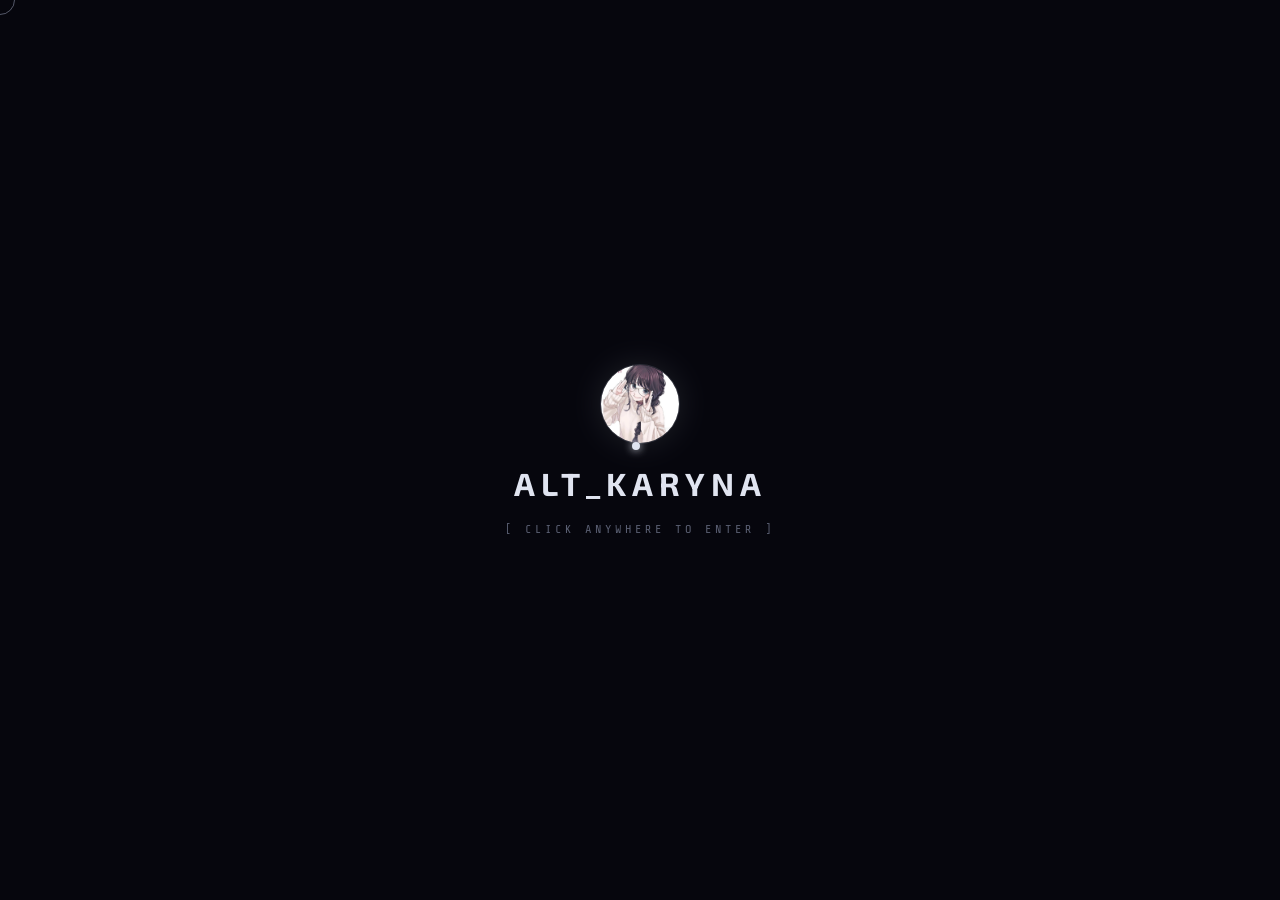
==== commit 26fbb021: "Update index.html" ====
--- a/index.html
+++ b/index.html
@@ -47,9 +47,9 @@
               </div>
               <div class="poetry-and-counter-row">
                 <div class="poetry-box">
-                  <p>"có 2 con mèo ngồi bên của sổ.</p>
-                  <p>1 con thì ngồi yên 1 con thì đổi chổ"</p>
-                  <p>Karyna</p>
+                  <p>Không cần gượng ép sửa mình cho vừa lòng ai đâu.Người thương được những lúc</p>
+                  <p>mình dở nhất, mới xứng đáng trân trọng lúc mình hay nhất.</p>
+                  <p>karyna</p>
                 </div>
                 <div class="moe-counter-wrapper">
                   <div class="moe-text">Views</div>
--- a/css/style.css
+++ b/css/style.css
@@ -14,624 +14,225 @@
   --text-header: #e8eaf0;
   --text-normal: #b8bcc8;
   --text-muted: #5a5f72;
-  --border-color: rgba(180, 190, 220, 0.08);
+  --border-color: rgba(180,190,220,0.08);
   --neon-white: #e0e4f0;
   --neon-silver: #a0a8c0;
   --neon-accent: #c8d0e8;
-  --glow: rgba(200, 210, 240, 0.15);
 }
 
-* {
-  margin: 0; padding: 0; box-sizing: border-box;
-  font-family: "Exo 2", sans-serif;
-  scrollbar-width: none; -ms-overflow-style: none;
-  user-select: none; -webkit-user-select: none;
+*{margin:0;padding:0;box-sizing:border-box;font-family:"Exo 2",sans-serif;scrollbar-width:none;-ms-overflow-style:none;user-select:none;-webkit-user-select:none;}
+
+/* Custom cursor */
+*,*::before,*::after{cursor:none !important;}
+#cursor{position:fixed;width:8px;height:8px;background:#e0e4f0;border-radius:50%;pointer-events:none;z-index:99999999;transform:translate(-50%,-50%);box-shadow:0 0 8px #e0e4f0;}
+#cursor-ring{position:fixed;width:30px;height:30px;border:1px solid rgba(200,210,240,0.4);border-radius:50%;pointer-events:none;z-index:99999998;transform:translate(-50%,-50%);transition:all 0.1s ease;}
+#cursor.hover{width:12px;height:12px;}
+#cursor-ring.hover{width:42px;height:42px;border-color:rgba(255,255,255,0.7);}
+
+body{background:#06060d;color:var(--text-normal);height:100vh;display:flex;flex-direction:column;justify-content:center;align-items:center;font-size:14px;overflow:hidden;}
+
+.main-wrapper{width:100%;height:100%;display:flex;flex-direction:column;justify-content:center;align-items:center;padding-bottom:30px;position:relative;z-index:10;}
+
+.container{position:relative;width:calc(var(--left-column-width) + 750px);max-width:95%;padding:30px;margin:auto;background:rgba(10,10,20,0.7);border:1px solid rgba(180,190,220,0.08);backdrop-filter:blur(16px);-webkit-backdrop-filter:blur(16px);}
+
+/* Animated border on container only */
+.container::before{content:"";position:absolute;inset:-1px;background:linear-gradient(90deg,transparent 0%,rgba(200,210,240,0.35) 40%,rgba(255,255,255,0.5) 50%,rgba(200,210,240,0.35) 60%,transparent 100%);background-size:300% 100%;animation:borderFlow 5s linear infinite;z-index:-1;-webkit-mask:linear-gradient(#fff 0 0) content-box,linear-gradient(#fff 0 0);-webkit-mask-composite:xor;mask-composite:exclude;padding:1px;}
+@keyframes borderFlow{0%{background-position:-200% 0}100%{background-position:200% 0}}
+
+.bento-grid{display:grid;grid-template-columns:1fr 1fr;gap:20px;align-items:stretch;}
+
+.common-card-style{background:var(--bg-discord-card);border-radius:12px;border:1px solid var(--border-color);position:relative;will-change:transform;transition:transform 0.2s ease,box-shadow 0.2s ease,border-color 0.2s ease;}
+.common-card-style:hover{border-color:rgba(180,190,220,0.18);box-shadow:0 16px 50px rgba(0,0,0,0.5);}
+
+.discord-card-container{overflow:hidden;box-shadow:0 8px 40px rgba(0,0,0,0.6);display:flex;flex-direction:column;height:100%;}
+.discord-header-wrapper{position:relative;}
+.discord-banner{height:var(--banner-height);background-image:url("../images/background.gif");background-size:cover;background-position:center;position:relative;border-radius:12px 12px 0 0;}
+.discord-banner::after{content:"";position:absolute;bottom:0;left:0;width:100%;height:80px;background:linear-gradient(to top,#0d0d14 0%,transparent 100%);z-index:0;pointer-events:none;}
+.discord-avatar-wrapper{position:absolute;top:calc(var(--avatar-top) + 50px);left:var(--avatar-left);width:var(--avatar-size);height:var(--avatar-size);}
+.avatar-border{width:100%;height:100%;border-radius:50%;background:linear-gradient(135deg,rgba(200,210,240,0.25),rgba(80,90,140,0.1));padding:3px;box-shadow:0 0 20px rgba(200,210,240,0.15),inset 0 0 20px rgba(0,0,0,0.5);}
+.avatar-border img{width:100%;height:100%;border-radius:50%;object-fit:cover;display:block;}
+.avatar-decoration{position:absolute;top:50%;left:50%;transform:translate(-50%,-50%);width:calc(var(--avatar-size) * 1.15);height:calc(var(--avatar-size) * 1.15);z-index:5;pointer-events:none;}
+.status-icon-box{position:absolute;bottom:5px;right:5px;width:calc(var(--avatar-size) * 0.2);height:calc(var(--avatar-size) * 0.2);background:var(--bg-discord-card);border-radius:50%;display:flex;align-items:center;justify-content:center;z-index:10;box-shadow:0 0 0 3px var(--bg-discord-card);}
+.status-dot{width:75%;height:75%;display:flex;align-items:center;justify-content:center;}
+.status-dot svg{width:100%;height:100%;}
+
+.discord-body-wrapper{margin-top:calc(var(--avatar-top) + var(--avatar-size) - var(--banner-height) + var(--spacing-avatar-to-name));padding:0 var(--avatar-left) 20px var(--avatar-left);display:flex;flex-direction:column;flex-grow:1;}
+.discord-name-box{margin-bottom:15px;margin-top:var(--name-margin-top);}
+.display-name{font-family:"Rajdhani",sans-serif;font-size:30px;font-weight:700;color:var(--neon-white);margin-bottom:4px;position:relative;top:25px;letter-spacing:3px;}
+.username-row{display:flex;align-items:center;gap:4px;flex-wrap:wrap;font-family:"Share Tech Mono",monospace;font-size:13px;color:var(--text-muted);position:relative;top:20px;}
+.dot{font-size:12px;}
+
+.bottom-split-container{display:grid;grid-template-columns:1fr 1fr;grid-template-rows:1fr 1fr;gap:12px;flex-grow:1;}
+.discord-section{display:flex;flex-direction:column;}
+.section-header{font-family:"Share Tech Mono",monospace;font-size:10px;font-weight:400;color:var(--text-muted);margin-bottom:8px;letter-spacing:2px;text-transform:uppercase;}
+
+.activity-card,.feedback-card,.favorite-games-card{flex-grow:1;background:rgba(8,8,16,0.8);border-radius:8px;border:1px solid rgba(180,190,220,0.06);padding:12px;display:flex;flex-direction:column;min-height:120px;position:relative;overflow:hidden;}
+
+.favorite-games-card{display:grid;grid-template-columns:repeat(3,1fr);gap:8px;align-items:center;overflow:visible !important;}
+.game-wrapper{position:relative;display:flex;justify-content:center;}
+.game-wrapper img{width:100%;aspect-ratio:1/1;object-fit:cover;border-radius:6px;border:1px solid rgba(180,190,220,0.1);transition:transform 0.25s,border-color 0.25s,box-shadow 0.25s;}
+.game-wrapper:hover img{transform:scale(1.06) translateY(-3px);border-color:rgba(200,210,240,0.35);box-shadow:0 8px 20px rgba(0,0,0,0.5);}
+.game-wrapper::after{content:attr(data-name);position:absolute;bottom:calc(100% + 6px);left:50%;transform:translateX(-50%) translateY(4px);background:rgba(10,10,20,0.95);border:1px solid rgba(200,210,240,0.2);color:var(--neon-white);padding:4px 10px;border-radius:4px;font-family:"Share Tech Mono",monospace;font-size:11px;white-space:nowrap;opacity:0;visibility:hidden;transition:all 0.2s ease;pointer-events:none;z-index:100;letter-spacing:1px;}
+.game-wrapper:hover::after{opacity:1;visibility:visible;transform:translateX(-50%) translateY(0);}
+
+.activity-body{display:flex;flex-direction:row;gap:10px;align-items:center;width:100%;height:100%;}
+.activity-image-wrapper{position:relative;width:75px;height:75px;flex-shrink:0;}
+.large-image{width:100%;height:100%;border-radius:6px;object-fit:cover;}
+.small-image{position:absolute;bottom:-5px;right:-5px;width:28px;height:28px;border-radius:50%;border:2px solid var(--bg-discord-card);background:var(--bg-discord-card);object-fit:cover;}
+.activity-details{flex:1;display:flex;flex-direction:column;justify-content:center;min-width:0;gap:2px;}
+.activity-name{color:var(--neon-white);font-weight:600;font-size:14px;line-height:1.2;white-space:nowrap;overflow:hidden;text-overflow:ellipsis;font-family:"Rajdhani",sans-serif;letter-spacing:1px;}
+.activity-state,.activity-time-text{color:var(--text-normal);font-size:12px;line-height:1.3;white-space:nowrap;overflow:hidden;text-overflow:ellipsis;font-family:"Share Tech Mono",monospace;}
+.spotify-progress-row{display:flex;align-items:center;gap:4px;width:100%;margin-top:4px;}
+.spotify-time{font-size:11px;font-family:"Share Tech Mono",monospace;color:var(--text-muted);min-width:35px;}
+.spotify-bar-bg{flex-grow:1;height:3px;background:rgba(180,190,220,0.1);border-radius:2px;position:relative;overflow:hidden;}
+.spotify-bar-fill{height:100%;background:linear-gradient(90deg,#6a7090,#c0c8e0);border-radius:2px;position:absolute;top:0;left:0;transition:width 0.5s linear;}
+.game-time-text{color:#7a9080;font-weight:600;font-size:12px;margin-top:4px;font-family:"Share Tech Mono",monospace;}
+.no-activity-text{flex:1;width:100%;display:flex;align-items:center;justify-content:center;font-family:"Share Tech Mono",monospace;font-weight:400;color:rgba(90,95,114,0.4);letter-spacing:4px;text-align:center;font-size:11px;}
+
+.feedback-card textarea{width:100%;flex-grow:1;background:rgba(255,255,255,0.02);border:1px solid rgba(180,190,220,0.1);border-radius:6px;padding:10px;color:var(--text-normal);font-family:"Share Tech Mono",monospace;font-size:12px;resize:none;outline:none;transition:all 0.2s ease;margin-bottom:8px;user-select:text;-webkit-user-select:text;cursor:text !important;caret-color:#e0e4f0;}
+.feedback-card textarea:focus{border-color:rgba(200,210,240,0.25);}
+.feedback-btn{background:rgba(200,210,240,0.05);color:var(--neon-white);border:1px solid rgba(200,210,240,0.18);border-radius:4px;padding:8px;font-family:"Rajdhani",sans-serif;font-weight:600;font-size:13px;letter-spacing:2px;cursor:none !important;transition:all 0.2s ease;}
+.feedback-btn:hover{background:rgba(200,210,240,0.1);border-color:rgba(200,210,240,0.4);}
+.feedback-btn:disabled{opacity:0.4;}
+
+.right-column{display:flex;flex-direction:column;gap:15px;height:100%;}
+.clock-card{position:relative;padding:25px;text-align:center;overflow:hidden;display:flex;flex-direction:column;justify-content:center;}
+.clock-bg-img{position:absolute;top:0;left:0;width:100%;height:100%;object-fit:cover;object-position:center 10%;opacity:0.2;z-index:0;filter:grayscale(80%) contrast(1.2);}
+.clock-content{position:relative;z-index:1;}
+.time-display{font-family:"Share Tech Mono",monospace;font-size:52px;font-weight:400;color:var(--neon-white);letter-spacing:4px;}
+.time-display span{font-size:26px;color:var(--text-muted);}
+.date-display{font-family:"Share Tech Mono",monospace;font-size:11px;color:var(--text-muted);text-transform:uppercase;margin-top:5px;letter-spacing:2px;}
+
+.bio-card{position:relative;padding:25px;min-height:160px;display:flex;flex-direction:column;justify-content:center;overflow:hidden;}
+.card-bg-gif{position:absolute;top:0;left:0;width:100%;height:100%;object-fit:cover;opacity:0.12;z-index:0;filter:grayscale(60%);}
+.bio-content{color:var(--text-normal);font-size:14px;line-height:1.4;position:relative;z-index:1;}
+.bio-header-widget{font-family:"Share Tech Mono",monospace;font-size:10px;font-weight:400;color:var(--text-muted);letter-spacing:3px;text-transform:uppercase;display:flex;align-items:center;gap:8px;margin-bottom:8px;}
+.bio-description{font-family:"Exo 2",sans-serif;font-size:15px;font-weight:300;line-height:1.7;color:var(--neon-white);}
+
+.connect-card,.skills-wrapper-card{padding:20px;}
+.connect-card h3,.skills-wrapper-card h3{font-family:"Share Tech Mono",monospace;font-size:10px;font-weight:400;color:var(--text-muted);margin-bottom:15px;letter-spacing:3px;text-transform:uppercase;}
+.social-grid,.skills-grid{display:grid;grid-template-columns:1fr 1fr;gap:10px;}
+.social-btn{background:rgba(255,255,255,0.02);padding:12px 14px;border-radius:6px;text-decoration:none;color:var(--text-normal);font-family:"Rajdhani",sans-serif;font-size:13px;font-weight:600;letter-spacing:1px;display:flex;align-items:center;gap:8px;border:1px solid rgba(180,190,220,0.08);transition:all 0.2s ease;}
+.social-btn:hover{background:rgba(200,210,240,0.05);border-color:rgba(200,210,240,0.22);color:var(--neon-white);transform:translateY(-2px);}
+
+.skill-box{background:rgba(255,255,255,0.02);padding:14px 16px;border-radius:6px;display:flex;flex-direction:column;gap:8px;border:1px solid rgba(180,190,220,0.06);animation:slideIn 0.5s ease forwards;opacity:0;transition:all 0.2s ease;}
+.skill-box:hover{background:rgba(200,210,240,0.03);border-color:rgba(200,210,240,0.14);transform:translateY(-2px);}
+.skill-box:nth-child(1){animation-delay:0.1s}.skill-box:nth-child(2){animation-delay:0.2s}.skill-box:nth-child(3){animation-delay:0.3s}.skill-box:nth-child(4){animation-delay:0.4s}
+.skill-top{display:flex;justify-content:space-between;align-items:center;}
+.skill-name{display:flex;align-items:center;gap:8px;font-family:"Rajdhani",sans-serif;font-weight:600;font-size:14px;color:var(--neon-white);letter-spacing:1px;}
+.skill-name i{font-size:18px;}
+.percent-text{font-family:"Share Tech Mono",monospace;font-size:11px;color:var(--text-muted);}
+.progress-bg{width:100%;height:3px;background:rgba(180,190,220,0.08);border-radius:2px;overflow:hidden;}
+.progress-fill{height:100%;border-radius:2px;}
+
+.copyright{position:absolute;bottom:15px;font-family:"Share Tech Mono",monospace;font-size:10px;color:var(--text-muted);text-align:center;width:100%;opacity:0.4;letter-spacing:2px;}
+
+.overlay-container{position:fixed;top:0;left:0;width:100%;height:100%;z-index:9999;pointer-events:none;}
+.float-img{position:fixed !important;object-fit:contain;opacity:1;width:clamp(200px,22vw,400px);height:auto;}
+.pos-q1{top:0;right:clamp(-60px,-4vw,-20px);width:clamp(190px,20vw,380px);}
+.pos-q3{bottom:0;left:clamp(-100px,-6vw,-30px);}
+.pos-q4{bottom:0;right:clamp(-120px,-7vw,-40px);}
+
+#pinkSnowCanvas{position:fixed;top:0;left:0;width:100%;height:100%;pointer-events:none;z-index:-1 !important;}
+
+.poetry-and-counter-row{display:flex;justify-content:space-between;align-items:flex-end;margin-top:10px;}
+.poetry-box{color:var(--text-muted);font-size:13px;font-family:"Share Tech Mono",monospace;font-style:italic;line-height:1.8;}
+.poetry-box p:nth-child(3){margin-top:4px;margin-left:180px;font-weight:400;color:rgba(90,95,114,0.7);}
+.poetry-box p:nth-child(3)::before{content:"— ";}
+.moe-counter-wrapper{display:flex;flex-direction:column;align-items:center;pointer-events:none;}
+.moe-counter-wrapper img{height:70px;image-rendering:pixelated;filter:drop-shadow(0 4px 4px rgba(0,0,0,0.6)) grayscale(20%);margin-right:-20px;}
+.moe-text{font-family:"Share Tech Mono",monospace;font-size:11px;font-weight:400;letter-spacing:3px;color:var(--text-muted);margin-bottom:2px;margin-left:20px;text-transform:uppercase;}
+
+/* MUSIC BUTTON + VOLUME */
+.music-widget{position:fixed;bottom:24px;right:24px;display:flex;flex-direction:row;align-items:center;gap:10px;z-index:999999 !important;pointer-events:all !important;}
+
+.music-btn{width:52px;height:52px;border-radius:50%;background:rgba(10,10,20,0.92);border:1px solid rgba(200,210,240,0.2);display:flex;align-items:center;justify-content:center;cursor:none !important;transition:all 0.25s ease;box-shadow:0 4px 20px rgba(0,0,0,0.5);}
+.music-btn:hover{border-color:rgba(200,210,240,0.45);box-shadow:0 4px 20px rgba(0,0,0,0.5),0 0 20px rgba(200,210,240,0.1);transform:scale(1.08);}
+.music-btn i{color:#c0c8e0;font-size:18px;animation:spin 4s linear infinite;}
+.music-btn.paused i{animation:none;opacity:0.3;color:#5a5f72;}
+
+.volume-panel{background:rgba(10,10,20,0.92);border:1px solid rgba(200,210,240,0.15);border-radius:24px;padding:10px 16px;display:flex;align-items:center;gap:10px;opacity:0;transform:translateX(10px) scale(0.96);transition:all 0.25s ease;pointer-events:none;box-shadow:0 4px 20px rgba(0,0,0,0.5);}
+.volume-panel.visible{opacity:1;transform:translateX(0) scale(1);pointer-events:all;}
+
+.vol-icon{color:#5a5f72;font-size:13px;width:14px;text-align:center;flex-shrink:0;}
+
+/* Volume slider */
+.vol-slider{-webkit-appearance:none;appearance:none;width:100px;height:3px;border-radius:2px;background:rgba(180,190,220,0.12);outline:none;cursor:none !important;}
+.vol-slider::-webkit-slider-thumb{-webkit-appearance:none;appearance:none;width:14px;height:14px;border-radius:50%;background:#c0c8e0;cursor:none;box-shadow:0 0 6px rgba(200,210,240,0.4);transition:transform 0.15s,background 0.15s;}
+.vol-slider::-webkit-slider-thumb:hover{transform:scale(1.25);background:#fff;}
+.vol-slider::-moz-range-thumb{width:14px;height:14px;border-radius:50%;background:#c0c8e0;border:none;cursor:none;box-shadow:0 0 6px rgba(200,210,240,0.4);}
+.vol-pct{font-family:"Share Tech Mono",monospace;font-size:11px;color:var(--text-muted);min-width:30px;text-align:right;}
+
+/* SPLASH */
+#splash{font-family:"Rajdhani",sans-serif;}
+#splash-title{font-size:32px;font-weight:700;letter-spacing:6px;color:#e0e4f0;animation:glitch 4s infinite;}
+#splash-sub{font-family:"Share Tech Mono",monospace;font-size:12px;letter-spacing:4px;color:#5a5f72;text-transform:uppercase;animation:blink 1.2s step-end infinite;}
+
+@keyframes glitch{0%,90%,100%{transform:none}91%{transform:translateX(-2px)}93%{transform:translateX(2px)}95%{transform:none}}
+@keyframes blink{0%,100%{opacity:1}50%{opacity:0}}
+@keyframes spin{from{transform:rotate(0deg)}to{transform:rotate(360deg)}}
+@keyframes slideIn{from{opacity:0;transform:translateY(8px)}to{opacity:1;transform:translateY(0)}}
+
+
+
+
+/* ===== MOBILE OVERRIDE ===== */
+@media(max-width:1200px){
+  body{height:auto !important;overflow-y:auto !important;padding:20px 0 0;}
+  .container{width:92%;max-width:850px;padding:20px;}
+  .container::before{animation:none;opacity:0;}
+  .common-card-style{will-change:auto;}
+  .bento-grid{grid-template-columns:1fr;gap:16px;}
+  .discord-card-container,.right-column{height:auto;}
+  .discord-body-wrapper,.bottom-split-container{flex-grow:0;}
+  .activity-card,.feedback-card,.favorite-games-card{min-height:auto !important;padding:12px;}
 }
-
-/* Custom cursor */
-*, *::before, *::after { cursor: none !important; }
-
-#cursor {
-  position: fixed;
-  width: 8px; height: 8px;
-  background: #e0e4f0;
-  border-radius: 50%;
-  pointer-events: none;
-  z-index: 99999999;
-  transform: translate(-50%, -50%);
-  transition: width 0.2s, height 0.2s, background 0.2s;
-  box-shadow: 0 0 10px #e0e4f0, 0 0 20px rgba(200,210,240,0.5);
+@media(max-width:768px){
+  :root{--banner-height:110px;--avatar-top:5px;--avatar-left:14px;--avatar-size:86px;--spacing-avatar-to-name:12px;}
+  *,*::before,*::after{cursor:auto !important;}
+  #cursor,#cursor-ring{display:none !important;}
+  .container::before{display:none;}
+  .common-card-style{transition:none;will-change:auto;}
+  #pinkSnowCanvas{display:none;}
+  body{-webkit-overflow-scrolling:touch;}
+  .container{width:100%;padding:12px;border-radius:0;border-left:none;border-right:none;background:rgba(10,10,20,0.97);}
+  .main-wrapper{padding-bottom:0;}
+  .bento-grid{gap:12px;}
+  .discord-banner{border-radius:8px 8px 0 0;}
+  .discord-banner::after{height:50px;}
+  .display-name{font-size:20px;top:30px;letter-spacing:2px;}
+  .username-row{font-size:11px;top:25px;gap:3px;}
+  .pronouns-text{display:none;}
+  .poetry-and-counter-row{margin-top:42px;flex-direction:column;align-items:flex-start;gap:8px;}
+  .poetry-box{font-size:11px;line-height:1.6;}
+  .poetry-box p:nth-child(3){margin-left:100px;}
+  .moe-counter-wrapper{align-self:flex-end;transform:scale(0.75);transform-origin:right top;}
+  .moe-counter-wrapper img{margin-right:0;}
+  .bottom-split-container{display:flex;flex-direction:column;gap:10px;}
+  .activity-card,.feedback-card,.favorite-games-card{min-height:90px !important;padding:10px;}
+  .favorite-games-card{display:grid;grid-template-columns:repeat(3,1fr);gap:8px;}
+  .game-wrapper::after{display:none;}
+  .activity-image-wrapper{width:60px;height:60px;}
+  .activity-name{font-size:13px;}
+  .activity-state{font-size:11px;}
+  .clock-card{padding:16px;}
+  .time-display{font-size:36px;letter-spacing:2px;}
+  .time-display span{font-size:20px;}
+  .date-display{font-size:10px;letter-spacing:1px;}
+  .bio-card{padding:16px;min-height:auto;}
+  .bio-description{font-size:13px;}
+  .card-bg-gif{opacity:0.08;}
+  .connect-card,.skills-wrapper-card{padding:14px;}
+  .connect-card h3,.skills-wrapper-card h3{margin-bottom:10px;}
+  .social-grid{grid-template-columns:1fr 1fr;gap:8px;}
+  .social-btn{padding:10px;font-size:12px;gap:6px;}
+  .skills-grid{grid-template-columns:1fr 1fr;gap:8px;}
+  .skill-box{padding:10px 12px;animation:none;opacity:1;}
+  .skill-name{font-size:13px;}
+  .overlay-container{display:none;}
+  .music-widget{bottom:16px;right:16px;gap:8px;}
+  .music-btn{width:44px;height:44px;}
+  .music-btn i{font-size:16px;}
+  .vol-slider{width:80px;}
+  .copyright{position:relative;bottom:auto;margin-top:10px;margin-bottom:20px;}
 }
-#cursor-ring {
-  position: fixed;
-  width: 32px; height: 32px;
-  border: 1px solid rgba(200,210,240,0.5);
-  border-radius: 50%;
-  pointer-events: none;
-  z-index: 99999998;
-  transform: translate(-50%, -50%);
-  transition: all 0.12s ease;
-}
-#cursor.hover { width: 14px; height: 14px; background: #fff; }
-#cursor-ring.hover { width: 44px; height: 44px; border-color: rgba(255,255,255,0.8); }
-
-body {
-  background: #06060d;
-  background-image:
-    radial-gradient(ellipse at 20% 20%, rgba(100,110,160,0.06) 0%, transparent 60%),
-    radial-gradient(ellipse at 80% 80%, rgba(80,90,140,0.05) 0%, transparent 60%);
-  color: var(--text-normal);
-  height: 100vh;
-  display: flex; flex-direction: column;
-  justify-content: center; align-items: center;
-  font-size: 14px; overflow: hidden;
-}
-
-/* Star/particle canvas */
-#starCanvas {
-  position: fixed; top: 0; left: 0;
-  width: 100%; height: 100%;
-  pointer-events: none; z-index: 0;
-}
-
-.main-wrapper {
-  width: 100%; height: 100%;
-  display: flex; flex-direction: column;
-  justify-content: center; align-items: center;
-  padding-bottom: 30px;
-  position: relative; z-index: 10;
-}
-
-.container {
-  position: relative;
-  width: calc(var(--left-column-width) + 750px);
-  max-width: 95%;
-  padding: 30px;
-  margin: auto;
-  background: rgba(10, 10, 20, 0.6);
-  border: 1px solid rgba(180,190,220,0.1);
-  backdrop-filter: blur(20px);
-  -webkit-backdrop-filter: blur(20px);
-  isolation: isolate;
-}
-
-/* Animated gradient border on container */
-.container::before {
-  content: "";
-  position: absolute;
-  inset: -1px;
-  border-radius: inherit;
-  background: linear-gradient(90deg,
-    transparent 0%,
-    rgba(200,210,240,0.4) 25%,
-    rgba(255,255,255,0.6) 50%,
-    rgba(200,210,240,0.4) 75%,
-    transparent 100%);
-  background-size: 200% 100%;
-  animation: borderFlow 4s linear infinite;
-  z-index: -1;
-  -webkit-mask: linear-gradient(#fff 0 0) content-box, linear-gradient(#fff 0 0);
-  -webkit-mask-composite: xor; mask-composite: exclude;
-  padding: 1px;
-}
-@keyframes borderFlow {
-  0% { background-position: -200% 0; }
-  100% { background-position: 200% 0; }
-}
-
-.bento-grid {
-  display: grid;
-  grid-template-columns: 1fr 1fr;
-  gap: 20px; align-items: stretch;
-}
-
-/* Common card style with 3D tilt */
-.common-card-style {
-  background: var(--bg-discord-card);
-  border-radius: 12px;
-  border: 1px solid var(--border-color);
-  position: relative;
-  transform-style: preserve-3d;
-  transition: transform 0.15s ease, box-shadow 0.15s ease;
-}
-.common-card-style::after {
-  content: "";
-  position: absolute; inset: 0;
-  border-radius: inherit;
-  background: linear-gradient(135deg, rgba(255,255,255,0.03) 0%, transparent 60%);
-  pointer-events: none;
-}
-
-/* Animated gradient border on cards */
-.common-card-style::before {
-  content: "";
-  position: absolute; inset: -1px;
-  border-radius: inherit;
-  background: linear-gradient(90deg,
-    transparent, rgba(160,168,192,0.3), rgba(220,228,248,0.5), rgba(160,168,192,0.3), transparent);
-  background-size: 300% 100%;
-  animation: borderFlow 6s linear infinite;
-  z-index: -1;
-  -webkit-mask: linear-gradient(#fff 0 0) content-box, linear-gradient(#fff 0 0);
-  -webkit-mask-composite: xor; mask-composite: exclude;
-  padding: 1px;
-  opacity: 0;
-  transition: opacity 0.3s;
-}
-.common-card-style:hover::before { opacity: 1; }
-.common-card-style:hover {
-  box-shadow: 0 20px 60px rgba(0,0,0,0.5), 0 0 30px rgba(200,210,240,0.05);
-}
-
-.discord-card-container {
-  overflow: hidden;
-  box-shadow: 0 8px 40px rgba(0,0,0,0.6);
-  display: flex; flex-direction: column; height: 100%;
-}
-.discord-header-wrapper { position: relative; }
-.discord-banner {
-  height: var(--banner-height);
-  background-image: url("../images/background.gif");
-  background-size: cover; background-position: center;
-  position: relative; border-radius: 12px 12px 0 0;
-}
-.discord-banner::after {
-  content: "";
-  position: absolute; bottom: 0; left: 0;
-  width: 100%; height: 80px;
-  background: linear-gradient(to top, #0d0d14 0%, transparent 100%);
-  z-index: 0; pointer-events: none;
-}
-.discord-avatar-wrapper {
-  position: absolute;
-  top: calc(var(--avatar-top) + 50px);
-  left: var(--avatar-left);
-  width: var(--avatar-size); height: var(--avatar-size);
-}
-.avatar-border {
-  width: 100%; height: 100%;
-  border-radius: 50%;
-  background: linear-gradient(135deg, rgba(200,210,240,0.3), rgba(100,110,160,0.1));
-  padding: 3px;
-  box-shadow: 0 0 20px rgba(200,210,240,0.2), inset 0 0 20px rgba(0,0,0,0.5);
-}
-.avatar-border img {
-  width: 100%; height: 100%;
-  border-radius: 50%; object-fit: cover;
-  display: block;
-}
-.avatar-decoration {
-  position: absolute; top: 50%; left: 50%;
-  transform: translate(-50%, -50%);
-  width: calc(var(--avatar-size) * 1.15);
-  height: calc(var(--avatar-size) * 1.15);
-  z-index: 5; pointer-events: none;
-}
-.status-icon-box {
-  position: absolute; bottom: 5px; right: 5px;
-  width: calc(var(--avatar-size) * 0.2);
-  height: calc(var(--avatar-size) * 0.2);
-  background: var(--bg-discord-card);
-  border-radius: 50%;
-  display: flex; align-items: center; justify-content: center;
-  z-index: 10;
-  box-shadow: 0 0 0 3px var(--bg-discord-card);
-}
-.status-dot { width: 75%; height: 75%; display: flex; align-items: center; justify-content: center; }
-.status-dot svg { width: 100%; height: 100%; }
-
-.discord-body-wrapper {
-  margin-top: calc(var(--avatar-top) + var(--avatar-size) - var(--banner-height) + var(--spacing-avatar-to-name));
-  padding: 0 var(--avatar-left) 20px var(--avatar-left);
-  display: flex; flex-direction: column; flex-grow: 1;
-}
-.discord-name-box { margin-bottom: 15px; margin-top: var(--name-margin-top); }
-
-.display-name {
-  font-family: "Rajdhani", sans-serif;
-  font-size: 30px; font-weight: 700;
-  color: var(--neon-white);
-  margin-bottom: 4px;
-  position: relative; top: 25px;
-  letter-spacing: 3px;
-  text-shadow: 0 0 20px rgba(200,210,240,0.4), 0 0 40px rgba(200,210,240,0.1);
-}
-.username-row {
-  display: flex; align-items: center; gap: 4px; flex-wrap: wrap;
-  font-family: "Share Tech Mono", monospace;
-  font-size: 13px; color: var(--text-muted);
-  position: relative; top: 20px;
-}
-.dot { font-size: 12px; }
-
-.bottom-split-container {
-  display: grid;
-  grid-template-columns: 1fr 1fr;
-  grid-template-rows: 1fr 1fr;
-  gap: 12px; flex-grow: 1;
-}
-.discord-section { display: flex; flex-direction: column; }
-.section-header {
-  font-family: "Share Tech Mono", monospace;
-  font-size: 10px; font-weight: 400;
-  color: var(--text-muted);
-  margin-bottom: 8px; letter-spacing: 2px;
-  text-transform: uppercase;
-}
-
-.activity-card, .feedback-card, .favorite-games-card {
-  flex-grow: 1;
-  background: rgba(8,8,16,0.8);
-  border-radius: 8px;
-  border: 1px solid rgba(180,190,220,0.06);
-  padding: 12px;
-  display: flex; flex-direction: column;
-  min-height: 120px;
-  position: relative; overflow: hidden;
-  transition: border-color 0.3s;
-}
-.activity-card:hover, .feedback-card:hover {
-  border-color: rgba(180,190,220,0.15);
-}
-
-.favorite-games-card {
-  display: grid; grid-template-columns: repeat(3, 1fr);
-  gap: 8px; align-items: center; overflow: visible !important;
-}
-.game-wrapper { position: relative; display: flex; justify-content: center; cursor: none; }
-.game-wrapper img {
-  width: 100%; aspect-ratio: 1/1; object-fit: cover;
-  border-radius: 6px;
-  border: 1px solid rgba(180,190,220,0.1);
-  transition: transform 0.3s, border-color 0.3s, box-shadow 0.3s;
-}
-.game-wrapper:hover img {
-  transform: scale(1.08) translateY(-3px);
-  border-color: rgba(200,210,240,0.4);
-  box-shadow: 0 8px 20px rgba(0,0,0,0.5), 0 0 15px rgba(200,210,240,0.1);
-}
-.game-wrapper::after {
-  content: attr(data-name);
-  position: absolute; bottom: calc(100% + 8px); left: 50%;
-  transform: translateX(-50%) translateY(5px);
-  background: rgba(10,10,20,0.95);
-  border: 1px solid rgba(200,210,240,0.2);
-  color: var(--neon-white);
-  padding: 5px 10px; border-radius: 4px;
-  font-family: "Share Tech Mono", monospace;
-  font-size: 11px; white-space: nowrap;
-  opacity: 0; visibility: hidden;
-  transition: all 0.2s ease;
-  pointer-events: none; z-index: 100;
-  letter-spacing: 1px;
-}
-.game-wrapper:hover::after { opacity: 1; visibility: visible; transform: translateX(-50%) translateY(0); }
-
-.activity-body {
-  display: flex; flex-direction: row; gap: 10px;
-  align-items: center; width: 100%; height: 100%;
-}
-.activity-image-wrapper { position: relative; width: 75px; height: 75px; flex-shrink: 0; }
-.large-image { width: 100%; height: 100%; border-radius: 6px; object-fit: cover; }
-.small-image {
-  position: absolute; bottom: -5px; right: -5px;
-  width: 28px; height: 28px; border-radius: 50%;
-  border: 2px solid var(--bg-discord-card);
-  background: var(--bg-discord-card); object-fit: cover;
-}
-.activity-details {
-  flex: 1; display: flex; flex-direction: column;
-  justify-content: center; min-width: 0; gap: 2px;
-}
-.activity-name {
-  color: var(--neon-white); font-weight: 600; font-size: 14px;
-  line-height: 1.2; white-space: nowrap; overflow: hidden; text-overflow: ellipsis;
-  font-family: "Rajdhani", sans-serif; letter-spacing: 1px;
-}
-.activity-state, .activity-time-text {
-  color: var(--text-normal); font-size: 12px; line-height: 1.3;
-  white-space: nowrap; overflow: hidden; text-overflow: ellipsis;
-  font-family: "Share Tech Mono", monospace;
-}
-.spotify-progress-row {
-  display: flex; align-items: center; gap: 4px; width: 100%; margin-top: 4px;
-}
-.spotify-time {
-  font-size: 11px; font-family: "Share Tech Mono", monospace;
-  color: var(--text-muted); min-width: 35px;
-}
-.spotify-bar-bg {
-  flex-grow: 1; height: 3px;
-  background: rgba(180,190,220,0.1);
-  border-radius: 2px; position: relative; overflow: hidden;
-}
-.spotify-bar-fill {
-  height: 100%;
-  background: linear-gradient(90deg, #6a7090, #c0c8e0);
-  border-radius: 2px;
-  position: absolute; top: 0; left: 0;
-  transition: width 0.5s linear;
-  box-shadow: 0 0 6px rgba(200,210,240,0.4);
-}
-.game-time-text {
-  color: #7a9080; font-weight: 600; font-size: 12px; margin-top: 4px;
-  font-family: "Share Tech Mono", monospace;
-  display: flex; align-items: center; gap: 5px;
-}
-.no-activity-text {
-  flex: 1; width: 100%; display: flex; align-items: center; justify-content: center;
-  font-family: "Share Tech Mono", monospace;
-  font-weight: 400; color: rgba(90,95,114,0.5);
-  letter-spacing: 4px; text-align: center; font-size: 11px;
-}
-
-.feedback-card textarea {
-  width: 100%; flex-grow: 1;
-  background: rgba(255,255,255,0.02);
-  border: 1px solid rgba(180,190,220,0.1);
-  border-radius: 6px; padding: 10px;
-  color: var(--text-normal);
-  font-family: "Share Tech Mono", monospace;
-  font-size: 12px; resize: none; outline: none;
-  transition: all 0.2s ease; margin-bottom: 8px;
-  user-select: text; -webkit-user-select: text;
-  cursor: text !important; caret-color: #e0e4f0;
-}
-.feedback-card textarea:focus { border-color: rgba(200,210,240,0.3); background: rgba(255,255,255,0.03); }
-.feedback-card textarea:focus::placeholder { color: transparent; }
-.feedback-btn {
-  background: rgba(200,210,240,0.06);
-  color: var(--neon-white); border: 1px solid rgba(200,210,240,0.2);
-  border-radius: 4px; padding: 8px;
-  font-family: "Rajdhani", sans-serif;
-  font-weight: 600; font-size: 13px; letter-spacing: 2px;
-  cursor: none !important; transition: all 0.2s ease;
-}
-.feedback-btn:hover {
-  background: rgba(200,210,240,0.12);
-  border-color: rgba(200,210,240,0.5);
-  box-shadow: 0 0 15px rgba(200,210,240,0.1);
-}
-.feedback-btn:disabled { opacity: 0.4; }
-
-/* RIGHT COLUMN */
-.right-column { display: flex; flex-direction: column; gap: 15px; height: 100%; }
-
-.clock-card {
-  position: relative; padding: 25px;
-  text-align: center; overflow: hidden;
-  display: flex; flex-direction: column; justify-content: center;
-}
-.clock-bg-img {
-  position: absolute; top: 0; left: 0;
-  width: 100%; height: 100%;
-  object-fit: cover; object-position: center 10%;
-  opacity: 0.25; z-index: 0; filter: grayscale(80%) contrast(1.2);
-}
-.clock-content { position: relative; z-index: 1; }
-.time-display {
-  font-family: "Share Tech Mono", monospace;
-  font-size: 52px; font-weight: 400;
-  color: var(--neon-white); letter-spacing: 4px;
-  text-shadow: 0 0 20px rgba(200,210,240,0.3);
-}
-.time-display span { font-size: 26px; color: var(--text-muted); }
-.date-display {
-  font-family: "Share Tech Mono", monospace;
-  font-size: 11px; color: var(--text-muted);
-  text-transform: uppercase; margin-top: 5px; letter-spacing: 2px;
-}
-
-.bio-card {
-  position: relative; padding: 25px;
-  min-height: 160px; display: flex; flex-direction: column;
-  justify-content: center; overflow: hidden;
-}
-.card-bg-gif {
-  position: absolute; top: 0; left: 0;
-  width: 100%; height: 100%;
-  object-fit: cover; opacity: 0.15; z-index: 0;
-  filter: grayscale(60%) contrast(1.1);
-}
-.bio-content { color: var(--text-normal); font-size: 14px; line-height: 1.4; position: relative; z-index: 1; }
-.bio-header-widget {
-  font-family: "Share Tech Mono", monospace;
-  font-size: 10px; font-weight: 400; color: var(--text-muted);
-  letter-spacing: 3px; text-transform: uppercase;
-  display: flex; align-items: center; gap: 8px;
-  margin-bottom: 8px;
-}
-.bio-description {
-  font-family: "Exo 2", sans-serif;
-  font-size: 15px; font-weight: 300; line-height: 1.7;
-  color: var(--neon-white);
-}
-
-.connect-card, .skills-wrapper-card { padding: 20px; }
-.connect-card h3, .skills-wrapper-card h3 {
-  font-family: "Share Tech Mono", monospace;
-  font-size: 10px; font-weight: 400; color: var(--text-muted);
-  margin-bottom: 15px; letter-spacing: 3px; text-transform: uppercase;
-}
-.social-grid, .skills-grid { display: grid; grid-template-columns: 1fr 1fr; gap: 10px; }
-
-.social-btn {
-  background: rgba(255,255,255,0.02);
-  padding: 12px 14px; border-radius: 6px;
-  text-decoration: none; color: var(--text-normal);
-  font-family: "Rajdhani", sans-serif;
-  font-size: 13px; font-weight: 600; letter-spacing: 1px;
-  display: flex; align-items: center; gap: 8px;
-  border: 1px solid rgba(180,190,220,0.08);
-  transition: all 0.2s ease;
-}
-.social-btn:hover {
-  background: rgba(200,210,240,0.06);
-  border-color: rgba(200,210,240,0.25);
-  color: var(--neon-white);
-  transform: translateY(-2px);
-  box-shadow: 0 8px 20px rgba(0,0,0,0.3), 0 0 15px rgba(200,210,240,0.05);
-}
-
-.skill-box {
-  background: rgba(255,255,255,0.02);
-  padding: 14px 16px; border-radius: 6px;
-  display: flex; flex-direction: column; gap: 8px;
-  border: 1px solid rgba(180,190,220,0.06);
-  animation: slideIn 0.5s ease forwards; opacity: 0;
-  transition: all 0.2s ease;
-}
-.skill-box:hover {
-  background: rgba(200,210,240,0.04);
-  border-color: rgba(200,210,240,0.15);
-  transform: translateY(-2px);
-}
-.skill-box:nth-child(1) { animation-delay: 0.1s; }
-.skill-box:nth-child(2) { animation-delay: 0.2s; }
-.skill-box:nth-child(3) { animation-delay: 0.3s; }
-.skill-box:nth-child(4) { animation-delay: 0.4s; }
-.skill-top { display: flex; justify-content: space-between; align-items: center; }
-.skill-name {
-  display: flex; align-items: center; gap: 8px;
-  font-family: "Rajdhani", sans-serif;
-  font-weight: 600; font-size: 14px;
-  color: var(--neon-white); letter-spacing: 1px;
-}
-.skill-name i { font-size: 18px; }
-.percent-text { font-family: "Share Tech Mono", monospace; font-size: 11px; color: var(--text-muted); }
-.progress-bg {
-  width: 100%; height: 3px;
-  background: rgba(180,190,220,0.08); border-radius: 2px; overflow: hidden;
-}
-.progress-fill { height: 100%; border-radius: 2px; animation: slideIn 1s ease forwards; }
-
-.copyright {
-  position: absolute; bottom: 15px;
-  font-family: "Share Tech Mono", monospace;
-  font-size: 10px; color: var(--text-muted);
-  text-align: center; width: 100%; opacity: 0.5; letter-spacing: 2px;
-}
-
-.overlay-container {
-  position: fixed; top: 0; left: 0;
-  width: 100%; height: 100%;
-  z-index: 9999; pointer-events: none;
-}
-.float-img { position: fixed !important; object-fit: contain; opacity: 1; width: clamp(200px, 22vw, 400px); height: auto; }
-.pos-q1 { top: 0; right: clamp(-60px, -4vw, -20px); width: clamp(190px, 20vw, 380px); }
-.pos-q3 { bottom: 0; left: clamp(-100px, -6vw, -30px); }
-.pos-q4 { bottom: 0; right: clamp(-120px, -7vw, -40px); }
-
-#pinkSnowCanvas {
-  position: fixed; top: 0; left: 0;
-  width: 100%; height: 100%;
-  pointer-events: none; z-index: -1 !important;
-}
-
-.poetry-and-counter-row {
-  display: flex; justify-content: space-between;
-  align-items: flex-end; margin-top: 10px;
-}
-.poetry-box {
-  color: var(--text-muted); font-size: 13px;
-  font-family: "Share Tech Mono", monospace;
-  font-style: italic; line-height: 1.8;
-}
-.poetry-box p:nth-child(3) {
-  margin-top: 4px; margin-left: 180px;
-  font-weight: 400; color: rgba(90,95,114,0.7);
-}
-.poetry-box p:nth-child(3)::before { content: "— "; }
-.moe-counter-wrapper {
-  display: flex; flex-direction: column; align-items: center;
-  pointer-events: none; transform: scale(1); transform-origin: right bottom;
-}
-.moe-counter-wrapper img {
-  height: 70px; image-rendering: pixelated;
-  filter: drop-shadow(0 4px 4px rgba(0,0,0,0.6)) grayscale(20%);
-  margin-right: -20px;
-}
-.moe-text {
-  font-family: "Share Tech Mono", monospace;
-  font-size: 11px; font-weight: 400; letter-spacing: 3px;
-  color: var(--text-muted); margin-bottom: 2px; margin-left: 20px;
-  text-transform: uppercase;
-}
-
-/* MUSIC BUTTON */
-.music-btn {
-  position: fixed; bottom: 24px; right: 24px;
-  width: 56px; height: 56px; border-radius: 50%;
-  background: rgba(10,10,20,0.9);
-  border: 1px solid rgba(200,210,240,0.2);
-  display: flex; align-items: center; justify-content: center;
-  z-index: 999999 !important; pointer-events: all !important;
-  transition: all 0.3s ease;
-  box-shadow: 0 4px 20px rgba(0,0,0,0.5), 0 0 20px rgba(200,210,240,0.05);
-}
-.music-btn:hover {
-  border-color: rgba(200,210,240,0.5);
-  box-shadow: 0 4px 20px rgba(0,0,0,0.5), 0 0 30px rgba(200,210,240,0.15);
-  transform: scale(1.1);
-}
-.music-btn i { color: #c0c8e0; font-size: 20px; animation: spin 4s linear infinite; }
-.music-btn.paused i { animation: none; opacity: 0.3; color: #5a5f72; }
-
-/* SPLASH SCREEN */
-#splash {
-  font-family: "Rajdhani", sans-serif;
-}
-#splash-title {
-  font-size: 32px; font-weight: 700; letter-spacing: 6px;
-  color: #e0e4f0; text-shadow: 0 0 30px rgba(200,210,240,0.4);
-  animation: glitch 4s infinite;
-}
-#splash-sub {
-  font-family: "Share Tech Mono", monospace;
-  font-size: 12px; letter-spacing: 4px; color: #5a5f72;
-  text-transform: uppercase; animation: blink 1.2s step-end infinite;
-}
-
-@keyframes glitch {
-  0%,90%,100% { transform: none; text-shadow: 0 0 30px rgba(200,210,240,0.4); }
-  91% { transform: translateX(-2px); text-shadow: 2px 0 rgba(255,100,100,0.5), -2px 0 rgba(100,200,255,0.5); }
-  93% { transform: translateX(2px); }
-  95% { transform: none; }
-}
-@keyframes blink {
-  0%,100% { opacity: 1; } 50% { opacity: 0; }
-}
-@keyframes spin {
-  from { transform: rotate(0deg); }
-  to { transform: rotate(360deg); }
-}
-@keyframes slideIn {
-  from { opacity: 0; transform: translateY(8px); }
-  to { opacity: 1; transform: translateY(0); }
-}
-
-@media (max-width: 1200px) {
-  body { height: auto !important; overflow-y: auto !important; padding: 20px 0 0 0; }
-  .container { width: 92%; max-width: 850px; transform: none; padding: 25px; }
-  .bento-grid { grid-template-columns: 1fr; gap: 20px; }
-  .discord-card-container, .right-column { height: auto; }
-  .discord-body-wrapper, .bottom-split-container { flex-grow: 0; }
-  .activity-card, .feedback-card, .favorite-games-card { min-height: auto !important; padding: 15px; }
-}
-@media (max-width: 768px) {
-  :root { --banner-height: 120px; --avatar-top: 10px; --avatar-left: 15px; --avatar-size: 100px; --spacing-avatar-to-name: 15px; }
-  .container { width: 95%; padding: 15px; }
-  .display-name { font-size: 24px; top: 45px; }
-  .username-row { font-size: 12px; top: 40px; }
-  .poetry-and-counter-row { margin-top: 55px; flex-direction: column; align-items: flex-start; gap: 10px; }
-  .bottom-split-container { grid-template-columns: 1fr; gap: 12px; }
-  .social-grid, .skills-grid { grid-template-columns: repeat(2, 1fr); gap: 10px; }
-  .time-display { font-size: 38px; }
-  .main-wrapper { padding-bottom: 0; }
-  .copyright { position: relative; bottom: auto; margin-top: 10px; margin-bottom: 25px; }
-  .pos-q1 { display: none !important; }
-  .moe-counter-wrapper { position: fixed !important; top: 10px; left: 10px; transform: scale(0.6) !important; transform-origin: top left; z-index: 10000; margin: 0; }
-  .pos-q3, .pos-q4 { width: 190px; }
-  .pos-q3 { left: -40px; } .pos-q4 { right: -43px; }
-  #cursor, #cursor-ring { display: none; }
-}
